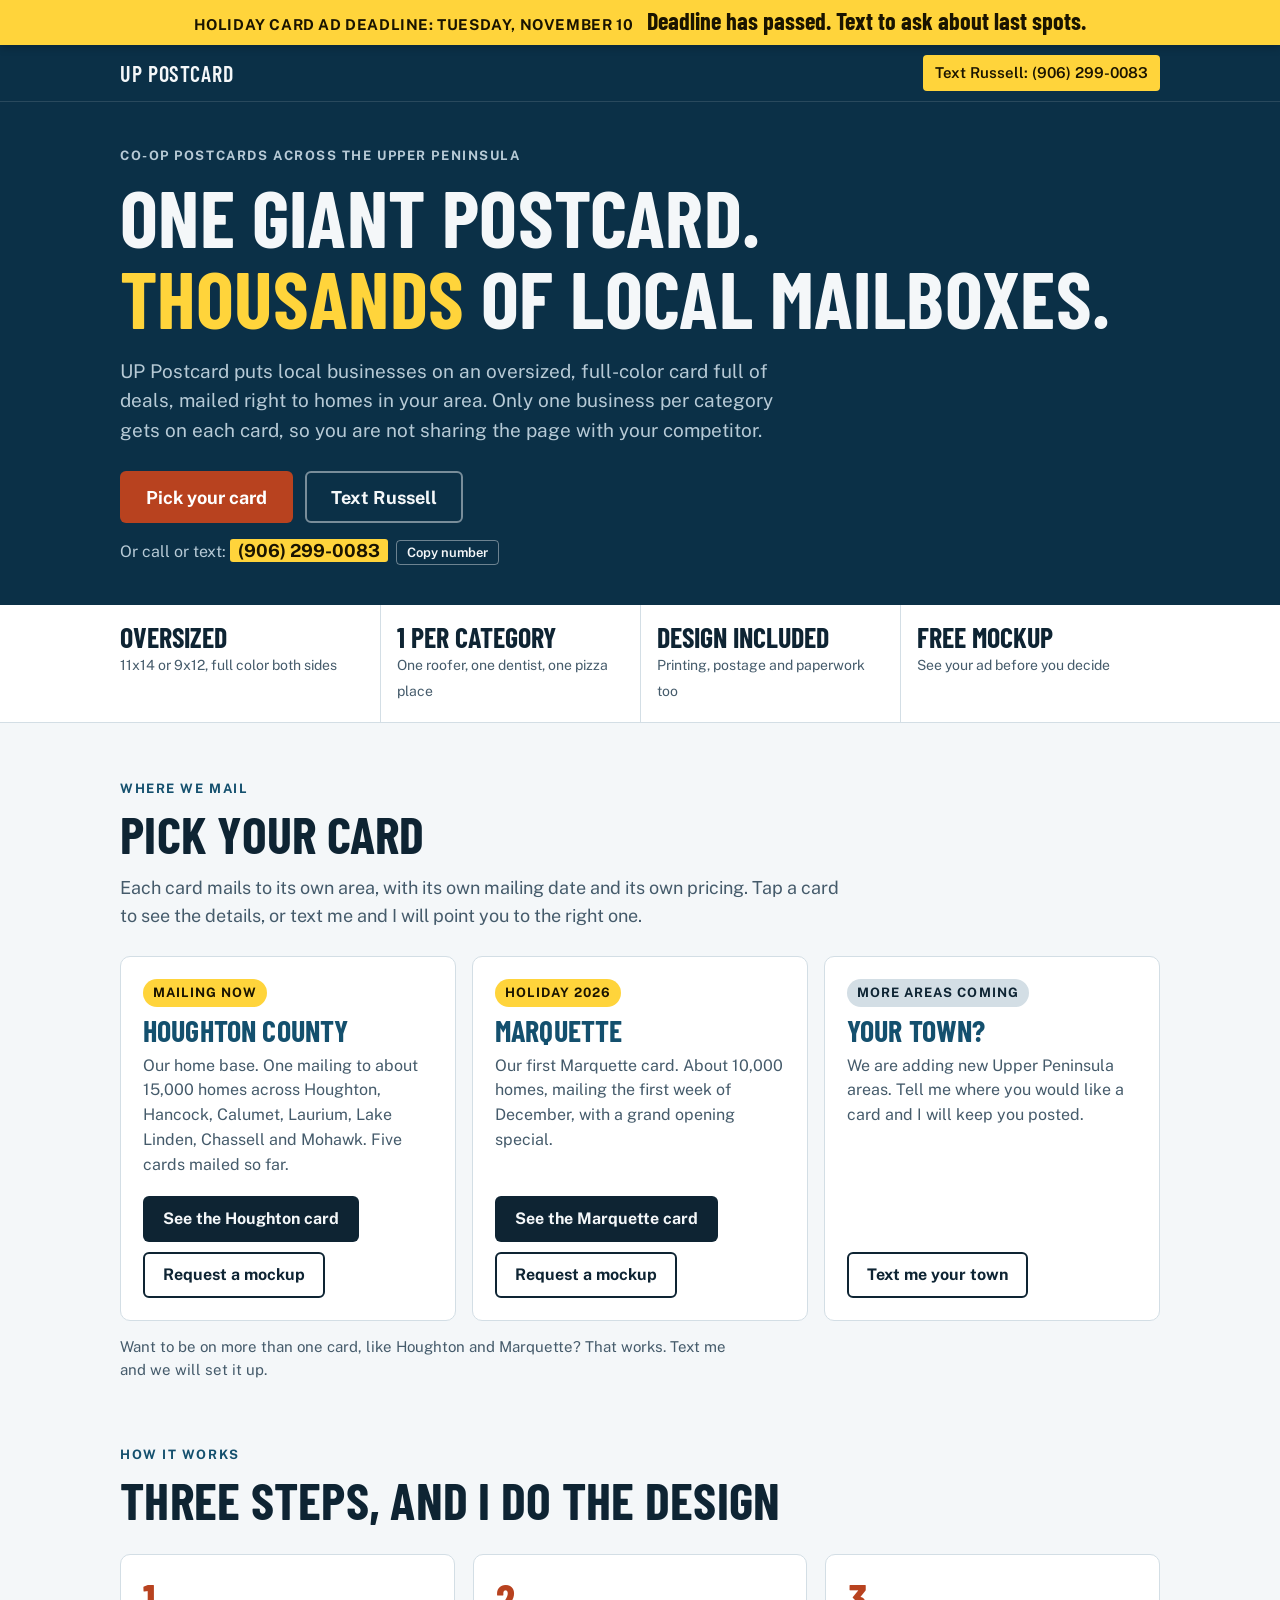
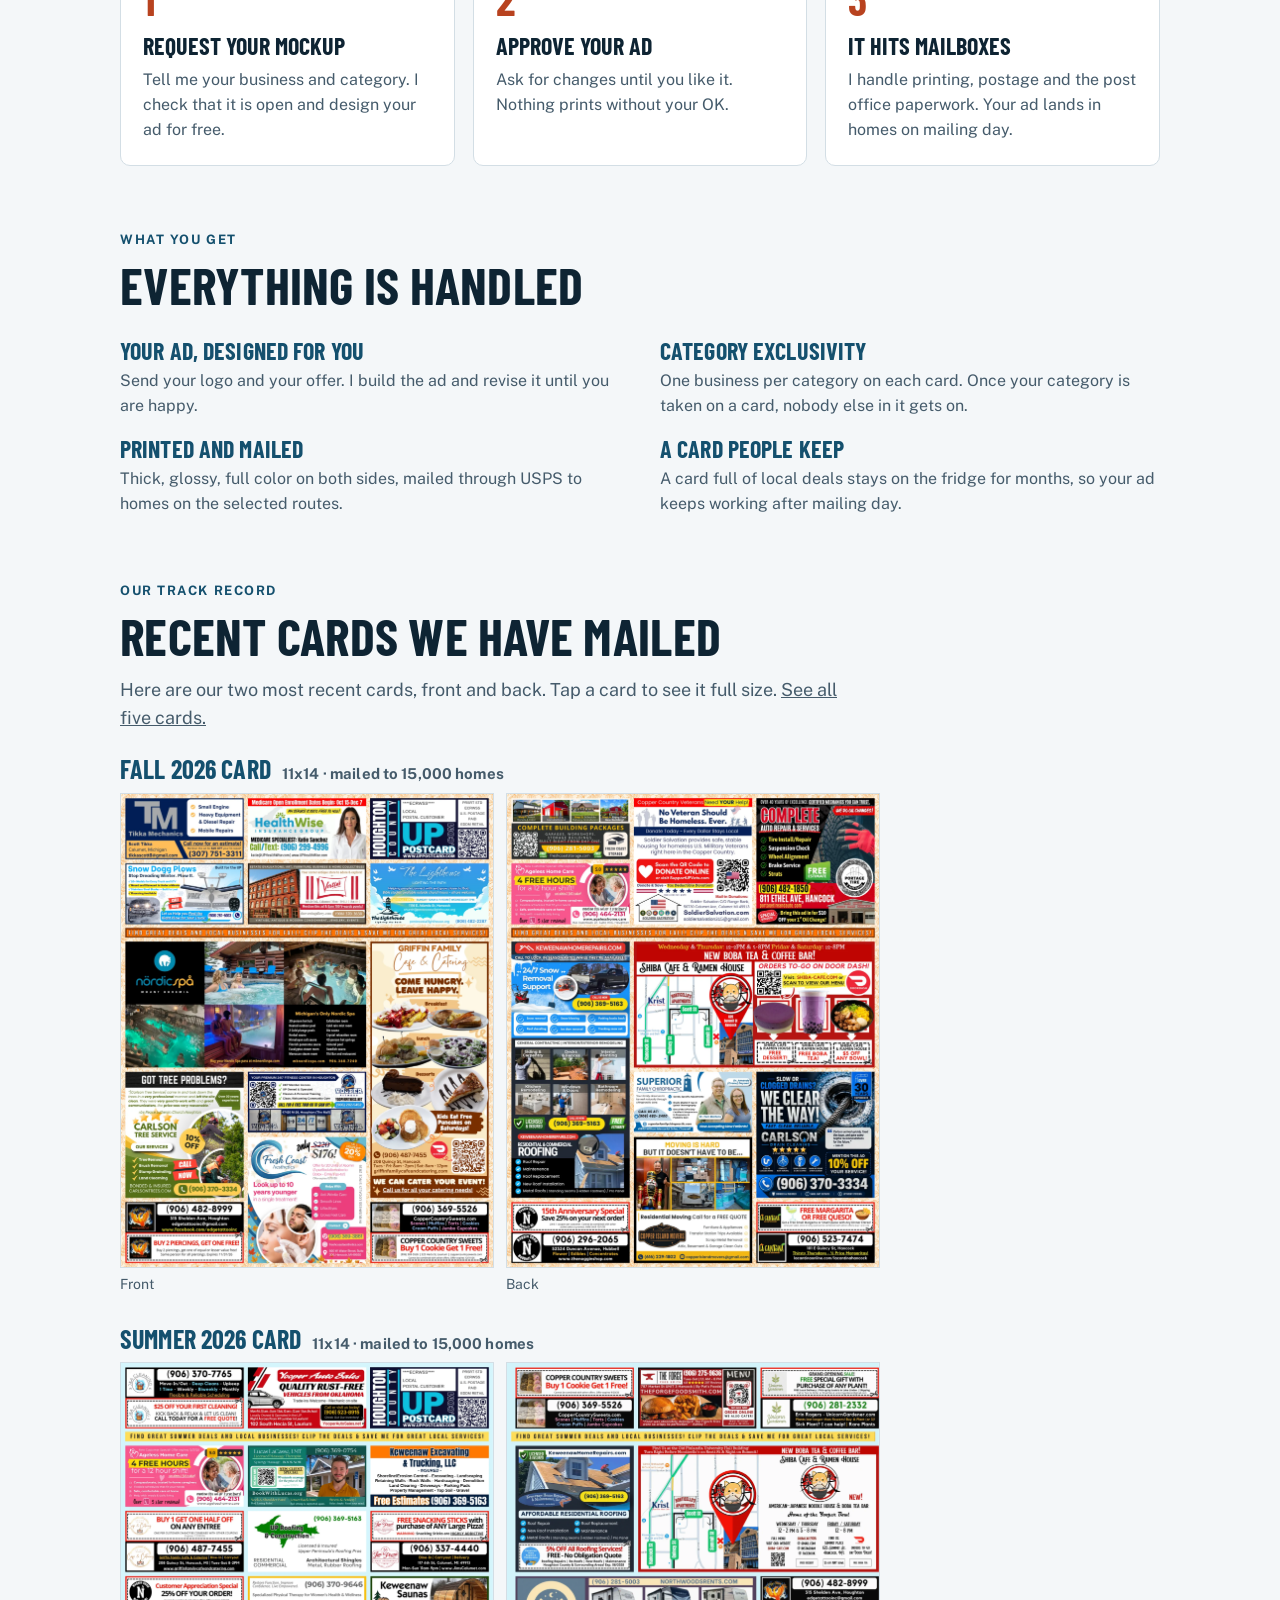
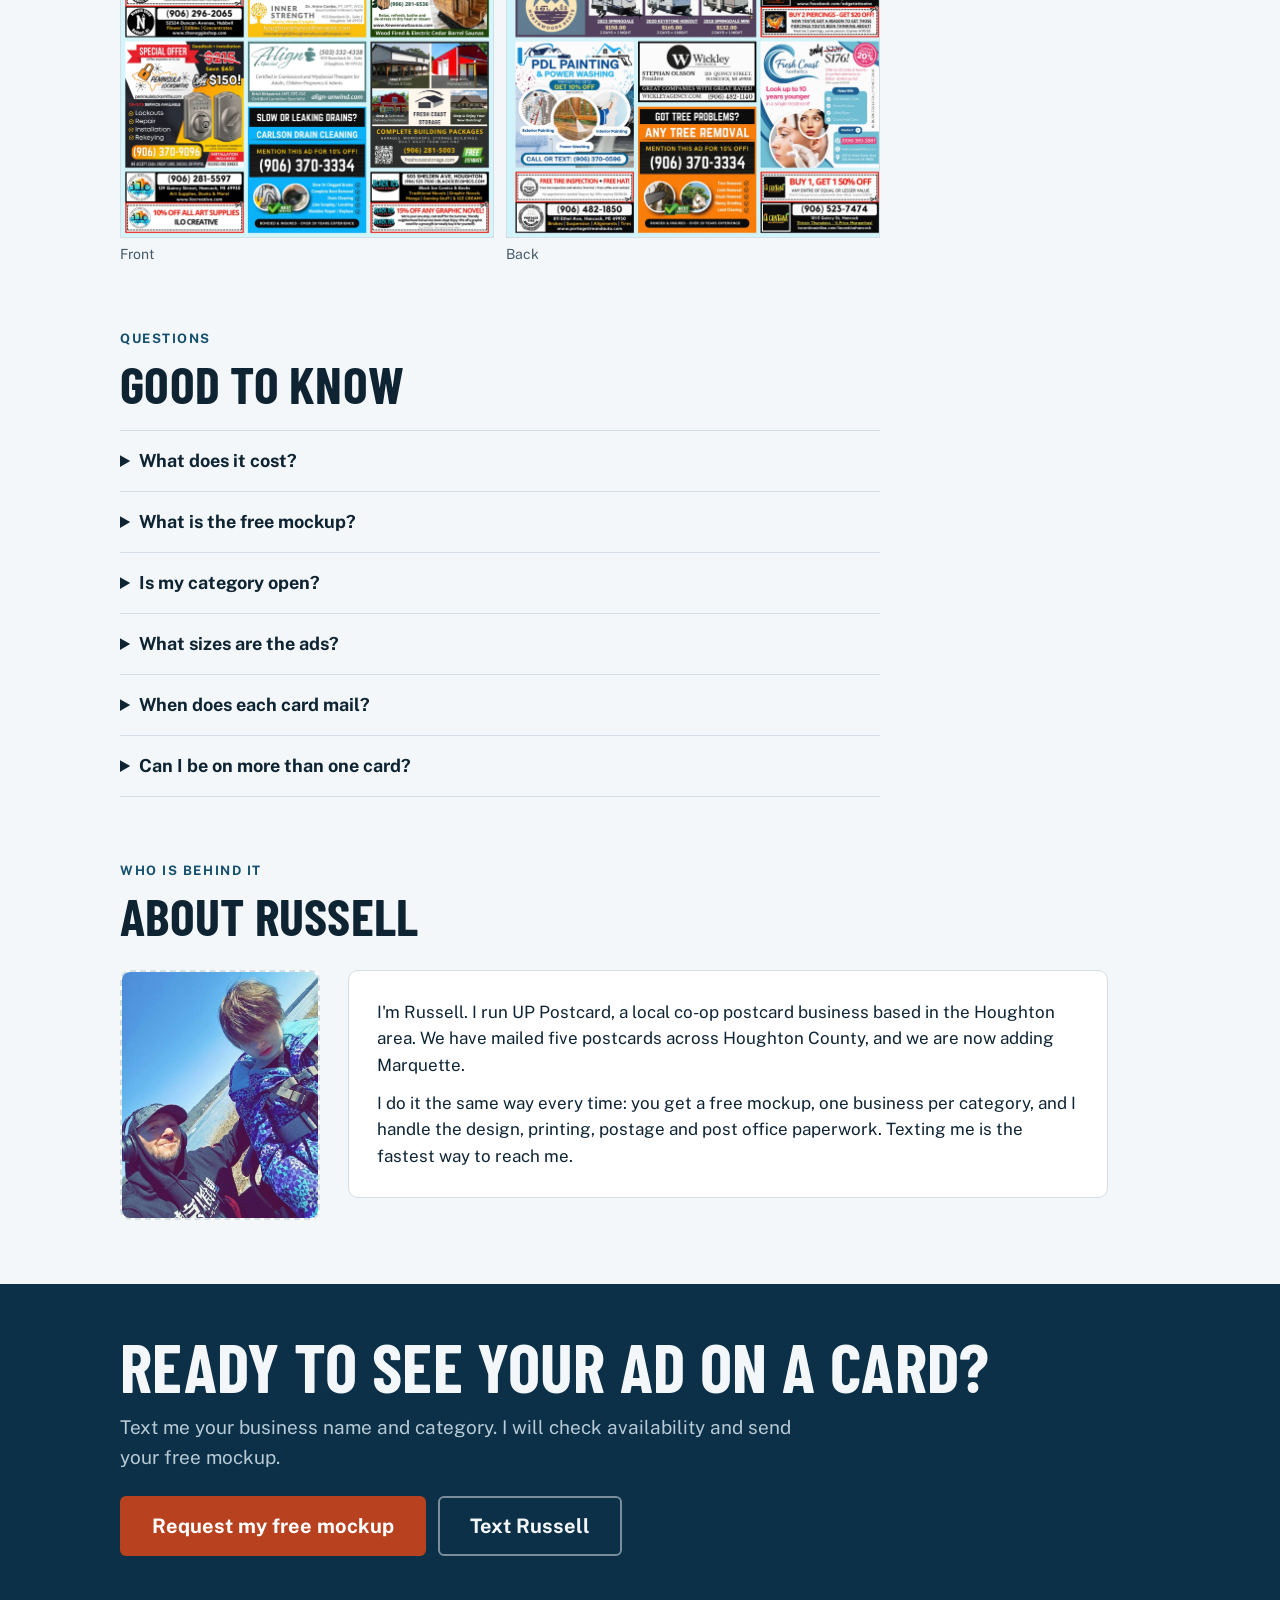
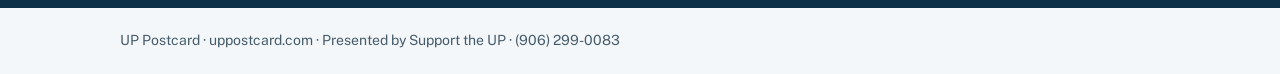
==== index.html @ d41631ca "Launch UP Postcard hub and Houghton page Co-Authored-By: Claude Sonnet 5.5 <noreply@anthropic.com> C" ====
<!doctype html>
<html lang="en">
<head>
<meta charset="utf-8">
<meta name="viewport" content="width=device-width, initial-scale=1, viewport-fit=cover">
<title>UP Postcard: Giant Local Postcards for Upper Peninsula Businesses</title>
<meta name="description" content="Oversized co-op postcards packed with local deals, mailed to thousands of Upper Peninsula homes. One business per category. Design, printing and postage included.">
<meta property="og:title" content="UP Postcard: Giant Local Postcards for Upper Peninsula Businesses"><meta property="og:description" content="Oversized co-op postcards packed with local deals, mailed to thousands of Upper Peninsula homes. One business per category. Design, printing and postage included."><meta property="og:type" content="website">
<link rel="canonical" href="https://uppostcard.com/">
<link rel="preconnect" href="https://fonts.googleapis.com">
<link rel="preconnect" href="https://fonts.gstatic.com" crossorigin>
<link href="https://fonts.googleapis.com/css2?family=Barlow+Condensed:wght@600;700&family=Public+Sans:wght@400;600;700&display=swap" rel="stylesheet">
<link rel="stylesheet" href="styles.css">
</head>
<body>
<div class="deadline band" id="dl">
  <div class="wrap"><span class="dl-label">Holiday card ad deadline: Tuesday, November 10</span><span class="dl-time" id="dlt">&nbsp;</span></div>
</div>
<header class="topbar band">
  <div class="wrap">
    <a class="brand" href="/" style="background:none;color:inherit;padding:0;font-size:22px">UP Postcard</a>
    <a href="sms:+19062990083?&body=Hi%20Russell%2C%20I%27d%20like%20a%20free%20mockup%20for%20UP%20Postcard.%20My%20business%20is%3A%20">Text Russell: (906) 299-0083</a>
  </div>
</header>

<section class="hero band">
  <div class="wrap">
    <p class="label" style="color: var(--hero-muted)">Co-op postcards across the Upper Peninsula</p>
    <h1 style="margin-top:10px">One giant postcard. <em>Thousands</em> of local mailboxes.</h1>
    <p class="sub">UP Postcard puts local businesses on an oversized, full-color card full of deals, mailed right to homes in your area. Only one business per category gets on each card, so you are not sharing the page with your competitor.</p>
    <div class="cta-row">
      <a class="btn primary" href="#areas">Pick your card</a>
      <a class="btn ghost" href="sms:+19062990083?&body=Hi%20Russell%2C%20I%27d%20like%20a%20free%20mockup%20for%20UP%20Postcard.%20My%20business%20is%3A%20">Text Russell</a>
    </div>
    <p class="numline">Or call or text: <strong id="num">(906) 299-0083</strong><button class="copy" id="copy" type="button">Copy number</button></p>
  </div>
</section>

<div class="facts band">
  <div class="wrap">
    <div class="fact"><b>Oversized</b><span>11x14 or 9x12, full color both sides</span></div>
    <div class="fact"><b>1 per category</b><span>One roofer, one dentist, one pizza place</span></div>
    <div class="fact"><b>Design included</b><span>Printing, postage and paperwork too</span></div>
    <div class="fact"><b>Free mockup</b><span>See your ad before you decide</span></div>
  </div>
</div>

<section class="s band" id="areas">
  <div class="wrap">
    <p class="label">Where we mail</p>
    <h2>Pick your card</h2>
    <p class="lead">Each card mails to its own area, with its own mailing date and its own pricing. Tap a card to see the details, or text me and I will point you to the right one.</p>
    <div class="areas">
      <article class="area">
        <span class="st">Mailing now</span>
        <h3>Houghton County</h3>
        <p>Our home base. One mailing to about 15,000 homes across Houghton, Hancock, Calumet, Laurium, Lake Linden, Chassell and Mohawk. Five cards mailed so far.</p>
        <div class="btns"><a class="btn sm dark" href="houghton/">See the Houghton card</a><a class="btn sm line" href="sms:+19062990083?&body=Hi%20Russell%2C%20I%27d%20like%20a%20free%20mockup%20for%20the%20Houghton%20County%20postcard.%20My%20business%20is%3A%20">Request a mockup</a></div>
      </article>
      <article class="area">
        <span class="st">Holiday 2026</span>
        <h3>Marquette</h3>
        <p>Our first Marquette card. About 10,000 homes, mailing the first week of December, with a grand opening special.</p>
        <div class="btns"><a class="btn sm dark" href="https://marquettepostcard.com">See the Marquette card</a><a class="btn sm line" href="sms:+19062990083?&body=Hi%20Russell%2C%20I%27d%20like%20a%20free%20mockup%20for%20the%20holiday%202026%20Marquette%20postcard.%20My%20business%20is%3A%20">Request a mockup</a></div>
      </article>
      <article class="area">
        <span class="st soon">More areas coming</span>
        <h3>Your town?</h3>
        <p>We are adding new Upper Peninsula areas. Tell me where you would like a card and I will keep you posted.</p>
        <div class="btns"><a class="btn sm line" href="sms:+19062990083?&body=Hi%20Russell%2C%20I%27d%20like%20to%20see%20a%20UP%20Postcard%20in%20my%20area.%20My%20town%20is%3A%20">Text me your town</a></div>
      </article>
    </div>
    <p class="note">Want to be on more than one card, like Houghton and Marquette? That works. Text me and we will set it up.</p>
  </div>
</section>

<section class="s band" id="how">
  <div class="wrap">
    <p class="label">How it works</p>
    <h2>Three steps, and I do the design</h2>
    <ol class="steps">
      <li><b>Request your mockup</b><span>Tell me your business and category. I check that it is open and design your ad for free.</span></li>
      <li><b>Approve your ad</b><span>Ask for changes until you like it. Nothing prints without your OK.</span></li>
      <li><b>It hits mailboxes</b><span>I handle printing, postage and the post office paperwork. Your ad lands in homes on mailing day.</span></li>
    </ol>
  </div>
</section>

<section class="s band" id="included">
  <div class="wrap">
    <p class="label">What you get</p>
    <h2>Everything is handled</h2>
    <div class="cols">
      <div class="item"><h3>Your ad, designed for you</h3><p>Send your logo and your offer. I build the ad and revise it until you are happy.</p></div>
      <div class="item"><h3>Category exclusivity</h3><p>One business per category on each card. Once your category is taken on a card, nobody else in it gets on.</p></div>
      <div class="item"><h3>Printed and mailed</h3><p>Thick, glossy, full color on both sides, mailed through USPS to homes on the selected routes.</p></div>
      <div class="item"><h3>A card people keep</h3><p>A card full of local deals stays on the fridge for months, so your ad keeps working after mailing day.</p></div>
    </div>
  </div>
</section>

<section class="s band" id="past">
  <div class="wrap">
    <p class="label">Our track record</p>
    <h2>Recent cards we have mailed</h2>
    <p class="lead">Here are our two most recent cards, front and back. Tap a card to see it full size. <a href="houghton/#past">See all five cards.</a></p>
    <div class="pcards">
      <div class="pcard"><h3>Fall 2026 card <span>11x14 &middot; mailed to 15,000 homes</span></h3><div class="ppair p"><figure class="pt"><button class="frame" type="button" data-expand aria-label="Fall 2026 card, front"><img src="img/past/fall-front.webp" alt="Fall 2026 card, front" loading="lazy"></button><figcaption>Front</figcaption></figure><figure class="pt"><button class="frame" type="button" data-expand aria-label="Fall 2026 card, back"><img src="img/past/fall-back.webp" alt="Fall 2026 card, back" loading="lazy"></button><figcaption>Back</figcaption></figure></div></div>
      <div class="pcard"><h3>Summer 2026 card <span>11x14 &middot; mailed to 15,000 homes</span></h3><div class="ppair p"><figure class="pt"><button class="frame" type="button" data-expand aria-label="Summer 2026 card, front"><img src="img/past/summer-front.webp" alt="Summer 2026 card, front" loading="lazy"></button><figcaption>Front</figcaption></figure><figure class="pt"><button class="frame" type="button" data-expand aria-label="Summer 2026 card, back"><img src="img/past/summer-back.webp" alt="Summer 2026 card, back" loading="lazy"></button><figcaption>Back</figcaption></figure></div></div>
      </div>
  </div>
</section>

<section class="s band" id="faq">
  <div class="wrap">
    <p class="label">Questions</p>
    <h2>Good to know</h2>
    <div class="faq">
      <details><summary>What does it cost?</summary><p>Pricing is set for each card and depends on the area and what is going on that season. Text me and I will send current pricing for your area along with your free mockup.</p></details>
      <details><summary>What is the free mockup?</summary><p>I design your ad for free, using your logo, your offer and your info, so you can see exactly how it will look on the card. You can ask for changes, and you only move forward if you like it.</p></details>
      <details><summary>Is my category open?</summary><p>Each card has one business per category. Text me your business and category, and I will check it for the card you want.</p></details>
      <details><summary>What sizes are the ads?</summary><p>Coupon and single ads are 3.5 x 1.8 inches, doubles take two spots, and quadruples take four. Sizes can vary slightly by card, so I confirm them when we talk.</p></details>
      <details><summary>When does each card mail?</summary><p>Cards mail on a set date for each area, usually near the start of a season. Each area page shows the current date and ad deadline.</p></details>
      <details><summary>Can I be on more than one card?</summary><p>Yes. Many businesses want to reach more than one area. Text me and we will plan it together.</p></details>
      </div>
  </div>
</section>

<section class="s band" id="about">
  <div class="wrap">
    <p class="label">Who is behind it</p>
    <h2>About Russell</h2>
    <div class="about-row">
      <div class="photo-slot"><img src="img/russell.jpg" alt="Russell" loading="lazy"></div>
      <div class="about">
        <p>I'm Russell. I run UP Postcard, a local co-op postcard business based in the Houghton area. We have mailed five postcards across Houghton County, and we are now adding Marquette.</p>
        <p>I do it the same way every time: you get a free mockup, one business per category, and I handle the design, printing, postage and post office paperwork. Texting me is the fastest way to reach me.</p>
      </div>
    </div>
  </div>
</section>

<section class="cta-big band" style="margin-top:56px">
  <div class="wrap">
    <h2>Ready to see your ad on a card?</h2>
    <p>Text me your business name and category. I will check availability and send your free mockup.</p>
    <div class="cta-row">
      <a class="btn primary" href="sms:+19062990083?&body=Hi%20Russell%2C%20I%27d%20like%20a%20free%20mockup%20for%20UP%20Postcard.%20My%20business%20is%3A%20">Request my free mockup</a>
      <a class="btn ghost" href="sms:+19062990083">Text Russell</a>
    </div>
  </div>
</section>
<footer class="band"><div class="wrap">UP Postcard &middot; uppostcard.com &middot; Presented by Support the UP &middot; (906) 299-0083</div></footer>

<nav class="sticky" aria-label="Contact Russell">
  <a class="t" href="sms:+19062990083?&body=Hi%20Russell%2C%20I%27d%20like%20a%20free%20mockup%20for%20UP%20Postcard.%20My%20business%20is%3A%20">Request free mockup</a>
  <a class="c" href="sms:+19062990083">Text</a>
</nav>

<div class="lb" id="lb" role="dialog" aria-label="Expanded image"><button type="button" id="lbx">Close</button><img alt="" id="lbi"></div>

<script>
(function () {
  var DEADLINE = new Date('2026-11-10T23:59:59-05:00');
  var dlt = document.getElementById('dlt');
  function pad(n) { return (n < 10 ? '0' : '') + n; }
  function tick() {
    if (!dlt) return;
    var ms = DEADLINE.getTime() - Date.now();
    if (isNaN(ms)) return;
    if (ms <= 0) { dlt.textContent = 'Deadline has passed. Text to ask about last spots.'; return; }
    var s = Math.floor(ms / 1000), d = Math.floor(s / 86400); s -= d * 86400;
    var h = Math.floor(s / 3600); s -= h * 3600; var m = Math.floor(s / 60); s -= m * 60;
    dlt.textContent = d + ' day' + (d === 1 ? '' : 's') + ' ' + pad(h) + ':' + pad(m) + ':' + pad(s) + ' left';
  }
  tick(); setInterval(tick, 1000);
})();
</script>
<script>
(function () {
  var btn = document.getElementById('copy'), num = document.getElementById('num');
  if (btn && num) btn.addEventListener('click', function () {
    function done() { btn.textContent = 'Copied'; setTimeout(function () { btn.textContent = 'Copy number'; }, 1800); }
    function fb() { try { var r = document.createRange(); r.selectNodeContents(num); var s = window.getSelection(); s.removeAllRanges(); s.addRange(r); btn.textContent = 'Selected'; } catch (e) {} }
    try { navigator.clipboard.writeText('(906) 299-0083').then(done, fb); } catch (e) { fb(); }
  });
  var lb = document.getElementById('lb'), lbi = document.getElementById('lbi'), lbx = document.getElementById('lbx');
  var fr = document.querySelectorAll('[data-expand]');
  for (var i = 0; i < fr.length; i++) (function (f) {
    f.classList.add('has-img');
    f.addEventListener('click', function () { var im = f.querySelector('img'); if (!im) return; lbi.src = im.currentSrc || im.src; lb.classList.add('on'); lbx.focus(); });
  })(fr[i]);
  function close() { lb.classList.remove('on'); lbi.removeAttribute('src'); }
  lbx.addEventListener('click', close);
  lb.addEventListener('click', function (e) { if (e.target === lb) close(); });
  document.addEventListener('keydown', function (e) { if (e.key === 'Escape') close(); });
})();
</script>
</body>
</html>
---- styles.css ----
html{-webkit-text-size-adjust:100%}body{margin:0}img{max-width:100%}[hidden]{display:none!important}
/* Layout: lake-blue hero, one huge rust offer banner, the card mockup, then one row per ad size (price per household leads). */
:root {
  --bg: #F4F7F9;
  --surface: #FFFFFF;
  --ink: #0E2433;
  --muted: #455B6B;
  --line: #D3DEE5;
  --lake: #14506E;
  --hero-bg: #0B3047;
  --hero-ink: #F4F7F9;
  --hero-muted: #B7CAD6;
  --rust: #B8421F;
  --rust-ink: #FFFFFF;
  --hi: #FFD43B;
  --hi-ink: #1A1400;
  --paper: #FFFFFF;
  --paper-ink: #14202B;
  --paper-line: #B9C6D0;
  --cell: #E3EAEF;
  --cell-line: #C6D3DC;
  --c-coupon: #E8A317;
  --c-single: #6FA82B;
  --c-double: #1F9BC4;
  --c-quad: #7A4FD0;
  --sky: #46BDE8;
  --sky-ink: #06202E;
  --red: #C8141E;
  --font-display: "Barlow Condensed", "Arial Narrow", Arial, sans-serif;
  --font-body: "Public Sans", system-ui, -apple-system, "Segoe UI", Roboto, sans-serif;
}
@media (prefers-color-scheme: dark) {
  :root:not([data-theme="light"]) {
    --bg: #09171F; --surface: #0F202B; --ink: #E8F0F5; --muted: #9DB2C0; --line: #243847;
    --lake: #7DBBDB; --hero-bg: #0C2A3C; --rust: #E2603A; --rust-ink: #1A0A04;
    --cell: #1B3040; --cell-line: #2A4256; --red: #FF6A61;
    color-scheme: dark;
  }
}
:root[data-theme="dark"] {
  --bg: #09171F; --surface: #0F202B; --ink: #E8F0F5; --muted: #9DB2C0; --line: #243847;
  --lake: #7DBBDB; --hero-bg: #0C2A3C; --rust: #E2603A; --rust-ink: #1A0A04;
  --cell: #1B3040; --cell-line: #2A4256; --red: #FF6A61;
  color-scheme: dark;
}
* { box-sizing: border-box; }
body { background: var(--bg); color: var(--ink); font-family: var(--font-body); font-size: 17px; line-height: 1.55; }
h1, h2, h3 { font-family: var(--font-display); font-weight: 700; line-height: 1.02; letter-spacing: 0.005em; text-wrap: balance; margin: 0; }
p { margin: 0; }
a { color: inherit; }
.band { padding-left: max(16px, env(safe-area-inset-left, 0px)); padding-right: max(16px, env(safe-area-inset-right, 0px)); }
.wrap { max-width: 1040px; margin-inline: auto; }
.label { font-size: 13px; font-weight: 700; letter-spacing: 0.12em; text-transform: uppercase; color: var(--lake); }

/* top bar */
.topbar { background: var(--hero-bg); color: var(--hero-ink); border-bottom: 1px solid rgba(255,255,255,0.12); }
.topbar .wrap { display: flex; align-items: center; justify-content: space-between; gap: 12px; padding-block: 10px; flex-wrap: wrap; }
.brand { font-family: var(--font-display); font-weight: 700; font-size: 22px; letter-spacing: 0.04em; text-transform: uppercase; }
.topbar a { font-weight: 600; font-size: 15px; text-decoration: none; background: var(--hi); color: var(--hi-ink); padding: 6px 12px; border-radius: 4px; white-space: nowrap; }

/* hero */
.hero { background: var(--hero-bg); color: var(--hero-ink); }
.hero .wrap { padding-block: 44px 40px; }
.hero h1 { font-size: clamp(40px, 7.5vw, 80px); text-transform: uppercase; max-width: 13em; }
.hero h1 em { font-style: normal; color: var(--hi); }
.hero .sub { margin-top: 18px; font-size: 19px; color: var(--hero-muted); max-width: 36em; }
.cta-row { display: flex; gap: 12px; flex-wrap: wrap; margin-top: 26px; }
.btn { display: inline-flex; align-items: center; justify-content: center; min-height: 52px; padding: 0 24px; font: 700 18px var(--font-body); border-radius: 6px; text-decoration: none; border: 2px solid transparent; cursor: pointer; text-align: center; }
.btn.primary { background: var(--rust); color: var(--rust-ink); }
.btn.ghost { border-color: rgba(255,255,255,0.45); color: var(--hero-ink); }
.btn.dark { background: var(--ink); color: var(--bg); }
.btn.line { border-color: var(--ink); color: var(--ink); }
.btn.sm { min-height: 46px; font-size: 16px; padding: 0 18px; }
.btn:focus-visible, summary:focus-visible, .copy:focus-visible, a:focus-visible, .frame:focus-visible, .lb button:focus-visible { outline: 3px solid var(--hi); outline-offset: 2px; }
.numline { margin-top: 14px; font-size: 16px; color: var(--hero-muted); }
.numline strong { color: var(--hi-ink); background: var(--hi); padding: 1px 8px; border-radius: 3px; font-size: 18px; white-space: nowrap; }
.copy { margin-left: 8px; background: none; border: 1px solid rgba(255,255,255,0.4); color: var(--hero-ink); font: 600 13px var(--font-body); border-radius: 4px; padding: 4px 10px; cursor: pointer; }

/* the big offer headline */
.offer { background: var(--hero-bg); }
.gos { background: var(--sky); color: var(--sky-ink); border-bottom: 4px solid var(--hi); }
.gos .wrap { text-align: center; padding-block: 10px; font-family: var(--font-display); font-weight: 700; letter-spacing: 0.06em; text-transform: uppercase; text-wrap: balance; font-size: min(5.1vw, 32px); line-height: 1.1; }
.offer-main { text-align: center; padding: 22px 16px 24px; margin-block: 22px 26px; background: #FFFFFF; border: 5px solid var(--hi); border-radius: 16px; box-shadow: 0 10px 30px rgba(0,0,0,0.35); max-width: 760px; margin-inline: auto; }
.offer .flake { opacity: 0.8; }
.offer .huge { font-family: var(--font-display); font-weight: 700; color: var(--red); font-size: min(17vw, 200px); line-height: 0.86; white-space: nowrap; text-transform: uppercase; }
.offer .anysize { font-family: var(--font-display); font-weight: 700; color: #14202B; font-size: min(11vw, 80px); line-height: 1; margin-top: 8px; white-space: nowrap; letter-spacing: 0.03em; text-transform: uppercase; }
.offer .line2 { margin-top: 14px; font-size: 16px; color: #3C4B58; font-weight: 600; }
.offer .when { margin-top: 10px; display: inline-block; background: var(--hero-bg); color: var(--hi); font-weight: 700; font-size: 16px; padding: 8px 14px; border-radius: 999px; }

.facts { background: var(--surface); border-bottom: 1px solid var(--line); }
.facts .wrap { display: grid; grid-template-columns: repeat(4, 1fr); }
.fact { padding: 18px 16px; border-left: 1px solid var(--line); min-width: 0; }
.fact:first-child { border-left: 0; padding-left: 0; }
.fact b { display: block; font-family: var(--font-display); font-size: 28px; line-height: 1; text-transform: uppercase; }
.fact span { font-size: 14px; color: var(--muted); }

section.s { padding-block: 56px 8px; }
.s h2 { font-size: clamp(34px, 5.5vw, 52px); text-transform: uppercase; margin-top: 8px; }
.s .lead { margin-top: 14px; max-width: 40em; color: var(--muted); font-size: 18px; }

/* mockup frame */
.frame { display: block; width: 100%; margin-top: 24px; padding: 0; border: 2px dashed var(--line); background: var(--surface); border-radius: 10px; cursor: default; color: var(--muted); font: 600 16px var(--font-body); min-height: 340px; position: relative; overflow: hidden; }
.frame.has-img { border: 1px solid var(--line); cursor: zoom-in; }
.frame img { display: block; width: 100%; height: auto; max-height: 82vh; object-fit: contain; }
.frame .ph { display: grid; place-content: center; text-align: center; gap: 6px; min-height: 340px; padding: 24px; }
.frame .ph b { font-family: var(--font-display); font-size: 30px; text-transform: uppercase; color: var(--ink); }
.zoomhint { margin-top: 8px; font-size: 14px; color: var(--muted); }

/* grand opening list */
.open { margin-top: 28px; background: var(--surface); border: 1px solid var(--line); border-radius: 10px; padding: 28px; display: grid; grid-template-columns: 1fr 1fr; gap: 28px; }
.open h3 { font-size: 30px; text-transform: uppercase; }
.open p + p { margin-top: 12px; }
.open ul { margin: 0; padding-left: 0; list-style: none; display: grid; gap: 12px; }
.open li b { font-size: 18px; }
.open li span { color: var(--muted); }

/* ad size rows */
.sizes { margin-top: 30px; display: grid; gap: 22px; }
/* sizes layout: text and ads on the left, one sticky card on the right */
.chips { margin-top: 22px; display: flex; flex-wrap: wrap; gap: 8px; }
.chips a { text-decoration: none; font-weight: 700; font-size: 15px; padding: 9px 14px; border: 2px solid var(--ink); border-radius: 999px; }
.sizes-layout { margin-top: 24px; display: grid; grid-template-columns: minmax(0, 1fr) 340px; gap: 32px; align-items: start; }
.sizes-layout .sizes { margin-top: 0; }
.stick { position: sticky; top: 20px; }
.stick-cap { font-family: var(--font-display); font-weight: 700; font-size: 26px; text-transform: uppercase; color: var(--lake); line-height: 1.05; margin-bottom: 10px; }
.bigcard { display: grid; grid-template-columns: repeat(3, 1fr); grid-template-rows: repeat(7, 1fr); gap: 5px; padding: 10px; aspect-ratio: 11 / 14; background: var(--paper); border: 1.5px solid var(--paper-line); box-shadow: 0 8px 22px rgba(8,30,45,0.16); }
.bigcard .c { background: var(--cell); border: 1px solid var(--cell-line); }
.bigcard .hit { z-index: 1; opacity: 0; transition: opacity 0.25s; border: 2px solid rgba(0,0,0,0.3); display: grid; place-content: center; font: 700 12px var(--font-body); color: #fff; letter-spacing: 0.06em; text-transform: uppercase; }
.stick[data-active="coupon"] .hit[data-for~="coupon"],
.stick[data-active="single"] .hit[data-for~="single"],
.stick[data-active="double"] .hit[data-for~="double"],
.stick[data-active="quad"] .hit[data-for~="quad"] { opacity: 1; }
.stick-note { margin-top: 8px; font-size: 13px; color: var(--muted); }
@media (min-width: 861px) { .mini { display: none; } }

.size { background: var(--surface); border: 1px solid var(--line); border-radius: 10px; padding: 24px; display: grid; grid-template-columns: minmax(0, 1fr); grid-template-areas: "info" "visual"; gap: 22px; align-items: start; scroll-margin-top: 16px; }
.size .info { grid-area: info; min-width: 0; }
.size .visual { grid-area: visual; display: flex; flex-wrap: wrap; gap: 18px; align-items: flex-end; min-width: 0; }
.size h3 { font-size: 30px; text-transform: uppercase; color: var(--lake); }
.dims { font-size: 15px; color: var(--muted); margin-top: 4px; }
.hhbig { margin-top: 14px; font-family: var(--font-display); font-weight: 700; font-size: 84px; line-height: 0.86; color: var(--rust); }
.hhbig span { font-size: 28px; color: var(--ink); text-transform: uppercase; letter-spacing: 0.02em; margin-left: 6px; }
.price2 { margin-top: 10px; display: flex; align-items: baseline; gap: 12px; flex-wrap: wrap; }
.price2 b { font-size: 30px; font-weight: 700; }
.price2 s { font-size: 20px; color: var(--muted); text-decoration-thickness: 2px; }
.price2 small { flex-basis: 100%; font-size: 14px; color: var(--muted); }
.fit { margin-top: 12px; color: var(--muted); font-size: 16px; }
.size .btns { display: flex; gap: 10px; flex-wrap: wrap; margin-top: 16px; }

/* mini card showing where the spot sits */
.mini { width: 104px; flex: none; }
.mini .card { display: grid; grid-template-columns: repeat(3, 1fr); grid-template-rows: repeat(7, 1fr); gap: 3px; padding: 5px; aspect-ratio: 11 / 14; background: var(--paper); border: 1.5px solid var(--paper-line); box-shadow: 0 6px 14px rgba(8,30,45,0.12); position: relative; }
.mini .c { background: var(--cell); border: 1px solid var(--cell-line); }
.mini .hit { z-index: 1; border: 1.5px solid rgba(0,0,0,0.25); }
.mini .cap { margin-top: 6px; font-size: 12px; line-height: 1.25; color: var(--muted); }

/* to-scale sample ads: 1 inch = 76px */
.ad { --in: 76px; background: var(--paper); color: var(--paper-ink); border: 1.5px solid var(--paper-line); width: min(100%, var(--w)); aspect-ratio: var(--ratio); overflow: hidden; display: flex; flex-direction: column; box-shadow: 0 1px 0 rgba(0,0,0,0.06), 0 6px 14px rgba(8,30,45,0.12); font-family: var(--font-body); }
.ad .tag { font: 700 10px var(--font-body); letter-spacing: 0.1em; text-transform: uppercase; color: #fff; padding: 3px 8px; }
.ad .body { flex: 1; padding: 8px 10px; display: flex; flex-direction: column; justify-content: center; gap: 3px; min-height: 0; }
.ad .nm { font-family: var(--font-display); font-weight: 700; font-size: 20px; line-height: 1; text-transform: uppercase; }
.ad .ln { font-size: 11px; line-height: 1.3; color: #3C4C5A; }
.ad .off { font-family: var(--font-display); font-weight: 700; font-size: 28px; line-height: 1; }
.ad .ph2 { font-size: 11px; font-weight: 700; }
.ad.coupon { --w: calc(var(--in) * 3.5); --ratio: 3.5 / 1.8; border-style: dashed; }
.ad.coupon .tag { background: var(--c-coupon); }
.ad.single { --w: calc(var(--in) * 3.5); --ratio: 3.5 / 1.8; }
.ad.single .tag { background: var(--c-single); }
.ad.dh { --w: calc(var(--in) * 7.123); --ratio: 7.123 / 1.8; }
.ad.dv { --w: calc(var(--in) * 3.5); --ratio: 3.5 / 3.727; }
.ad.quad { --w: calc(var(--in) * 7.123); --ratio: 7.123 / 3.727; }
.ad.dh .tag, .ad.dv .tag { background: var(--c-double); }
.ad.quad .tag { background: var(--c-quad); }
.ad .row { display: flex; gap: 10px; align-items: center; }
.ad .logo { flex: none; width: 44px; height: 44px; border: 1.5px solid var(--paper-line); display: grid; place-content: center; font: 700 9px var(--font-body); color: #5B6B78; text-align: center; line-height: 1.1; }
.ad .photo { flex: 1; min-height: 40px; border: 1.5px solid var(--paper-line); background: repeating-linear-gradient(135deg, #E6EDF2 0 8px, #F3F7FA 8px 16px); display: grid; place-content: center; font: 700 10px var(--font-body); color: #5B6B78; letter-spacing: 0.08em; text-transform: uppercase; }
.ad.quad .nm, .ad.dv .nm { font-size: 26px; }
.ad.quad .off { font-size: 40px; }
.mockwrap { min-width: 0; }
.mockcap { font-size: 13px; color: var(--muted); margin-top: 6px; }

/* big call to action */
.cta-big { margin-top: 56px; background: var(--hero-bg); color: var(--hero-ink); }
.cta-big .wrap { padding-block: 48px 52px; }
.cta-big h2 { font-size: clamp(36px, 6.5vw, 68px); text-transform: uppercase; max-width: 14em; }
.cta-big p { margin-top: 12px; color: var(--hero-muted); font-size: 19px; max-width: 36em; }
.cta-big .cta-row { margin-top: 24px; }
.cta-big .btn { min-height: 60px; font-size: 20px; padding: 0 30px; }

/* compare */
.compare { margin-top: 28px; display: grid; grid-template-columns: 1fr 1fr; gap: 18px; }
.cbox { border: 1px solid var(--line); background: var(--surface); border-radius: 10px; padding: 24px; }
.cbox.win { border: 2px solid var(--rust); }
.cbox h3 { font-size: 26px; text-transform: uppercase; }
.cbox .n { font-family: var(--font-display); font-weight: 700; font-size: 64px; line-height: 0.95; margin-top: 10px; }
.cbox .n span { font-size: 26px; text-transform: uppercase; margin-left: 6px; }
.cbox.win .n { color: var(--rust); }
.cbox .tot { margin-top: 8px; font-weight: 700; font-size: 18px; }
.cbox p { margin-top: 8px; color: var(--muted); font-size: 16px; }

/* lists, steps, gallery */
.cols { margin-top: 28px; display: grid; grid-template-columns: 1fr 1fr; gap: 18px 40px; }
.item h3 { font-size: 24px; text-transform: uppercase; color: var(--lake); }
.item p { margin-top: 6px; color: var(--muted); font-size: 16px; }
.steps { margin: 28px 0 0; padding: 0; list-style: none; display: grid; grid-template-columns: repeat(3, 1fr); gap: 18px; counter-reset: st; }
.steps li { counter-increment: st; background: var(--surface); border: 1px solid var(--line); border-radius: 10px; padding: 22px; }
.steps li::before { content: counter(st); font-family: var(--font-display); font-weight: 700; font-size: 44px; line-height: 1; color: var(--rust); display: block; }
.steps b { display: block; font-family: var(--font-display); font-size: 24px; text-transform: uppercase; margin-top: 6px; }
.steps span { color: var(--muted); font-size: 16px; display: block; margin-top: 4px; }
.gallery { margin-top: 24px; display: grid; grid-template-columns: repeat(4, 1fr); gap: 14px; }
.tile { margin: 0; min-width: 0; }
.tile .frame { margin-top: 0; min-height: 0; aspect-ratio: 11 / 14; }
.tile .frame .ph { min-height: 0; height: 100%; padding: 12px; }
.tile .frame .ph b { font-size: 20px; }
.tile figcaption { margin-top: 6px; font-size: 14px; color: var(--muted); }
.about { margin-top: 28px; background: var(--surface); border: 1px solid var(--line); border-radius: 10px; padding: 28px; max-width: 760px; }
.about p + p { margin-top: 12px; }
details { border-bottom: 1px solid var(--line); padding: 16px 0; }
summary { cursor: pointer; font-weight: 700; font-size: 18px; }
details p { margin-top: 8px; color: var(--muted); }
.faq { margin-top: 20px; max-width: 760px; border-top: 1px solid var(--line); }
footer { padding-block: 22px; font-size: 14px; color: var(--muted); }

/* lightbox */
.lb { position: fixed; inset: 0; z-index: 50; background: rgba(4,14,21,0.92); display: none; align-items: center; justify-content: center; padding: env(safe-area-inset-top, 0px) max(12px, env(safe-area-inset-right, 0px)) env(safe-area-inset-bottom, 0px) max(12px, env(safe-area-inset-left, 0px)); }
.lb.on { display: flex; }
.lb img { max-width: 100%; max-height: 92vh; object-fit: contain; }
.lb button { position: absolute; top: calc(10px + env(safe-area-inset-top, 0px)); right: max(12px, env(safe-area-inset-right, 0px)); min-height: 44px; padding: 0 18px; font: 700 16px var(--font-body); border-radius: 6px; border: 0; background: var(--hi); color: var(--hi-ink); cursor: pointer; }


/* deadline countdown */
.deadline { background: var(--hi); color: var(--hi-ink); position: sticky; top: 0; z-index: 30; box-shadow: 0 2px 8px rgba(0,0,0,0.25); padding-top: env(safe-area-inset-top, 0px); }
.deadline .wrap { display: flex; flex-wrap: wrap; gap: 4px 14px; align-items: baseline; justify-content: center; padding-block: 9px; text-align: center; }
.dl-label { font-weight: 700; font-size: 15px; letter-spacing: 0.04em; text-transform: uppercase; }
.dl-time { font-family: var(--font-display); font-weight: 700; font-size: 24px; line-height: 1; font-variant-numeric: tabular-nums; }
.about-row { margin-top: 28px; display: flex; gap: 28px; align-items: flex-start; flex-wrap: wrap; }
.about-row .about { margin-top: 0; flex: 1 1 340px; }
.photo-slot { flex: 0 0 200px; width: 200px; max-width: 100%; aspect-ratio: 4 / 5; border: 2px dashed var(--line); border-radius: 10px; background: var(--surface); display: grid; place-content: center; text-align: center; color: var(--muted); font-weight: 600; font-size: 15px; overflow: hidden; }
.photo-slot img { width: 100%; height: 100%; object-fit: cover; display: block; }

.sticky { display: none; }

@media (max-width: 860px) {
  .open, .size, .compare, .cols, .steps { grid-template-columns: 1fr; }
  .sizes-layout { grid-template-columns: 1fr; }
  .stick { display: none; }
  .size { padding: 18px; }
  .facts .wrap { grid-template-columns: 1fr 1fr; }
  .fact:nth-child(3) { border-left: 0; padding-left: 0; }
  .fact { border-top: 1px solid var(--line); }
  .fact:nth-child(-n+2) { border-top: 0; }
  .open, .about { padding: 20px; }
  .gallery { grid-template-columns: 1fr 1fr; }
  .hhbig { font-size: 72px; }
}
@media (max-width: 720px) {
  body { padding-bottom: 84px; }
  .sticky { display: flex; gap: 10px; position: fixed; left: 0; right: 0; bottom: 0; z-index: 20; background: var(--surface); border-top: 1px solid var(--line); padding: 10px max(16px, env(safe-area-inset-right, 0px)) calc(10px + env(safe-area-inset-bottom, 0px)) max(16px, env(safe-area-inset-left, 0px)); }
  .sticky a { flex: 1; min-height: 48px; display: flex; align-items: center; justify-content: center; font-weight: 700; border-radius: 6px; text-decoration: none; text-align: center; line-height: 1.1; }
  .sticky .t { background: var(--rust); color: var(--rust-ink); }
  .sticky .c { border: 2px solid var(--ink); flex: 0 0 34%; }
  .topbar a { display: none; }
  .hero .wrap { padding-block: 32px 30px; }
}
@media (prefers-reduced-motion: reduce) { * { scroll-behavior: auto !important; transition: none !important; animation: none !important; } }
.mbox{margin-top:28px;max-width:360px}.mbox h3{font-size:22px;text-transform:uppercase;color:var(--lake);margin-bottom:10px}.mbox video{display:block;width:100%;height:auto;border-radius:10px;border:1px solid var(--line);background:#000}

.ex-tabs{margin-top:22px;display:flex;gap:8px;overflow-x:auto;padding-bottom:4px;-webkit-overflow-scrolling:touch}
.ex-tabs button{flex:0 0 auto;min-height:48px;padding:0 16px;border-radius:999px;border:2px solid var(--line);background:var(--surface);color:var(--ink);font:700 16px var(--font-body);cursor:pointer;white-space:nowrap}
.ex-tabs button span{font-weight:600;color:var(--muted);margin-left:4px}
.ex-tabs button[aria-selected="true"]{background:var(--lake);border-color:var(--lake);color:#fff}
.ex-tabs button[aria-selected="true"] span{color:#D6E6EF}
.ex-tabs button:focus-visible,.exb:focus-visible,.ex-ctl button:focus-visible,.ex-track:focus-visible{outline:3px solid var(--hi);outline-offset:2px}
.ex-panel{margin-top:18px}
.exg+.exg{margin-top:26px}
.exl{font-family:var(--font-display);font-size:22px;text-transform:uppercase;color:var(--lake);margin:0 0 10px}
.ex-track{list-style:none;margin:0;padding:2px 4px 6px;display:flex;gap:12px;overflow-x:auto;scroll-snap-type:x mandatory;-webkit-overflow-scrolling:touch;scrollbar-width:none;scroll-padding-inline:4px}
.ex-track::-webkit-scrollbar{display:none}
.exs{flex:0 0 var(--w,86%);scroll-snap-align:start;margin:0;min-width:0}
.ext[data-shape="std"] .exs{--w:min(86%,560px)}
.ext[data-shape="mid"] .exs{--w:min(70%,380px)}
.ext[data-shape="tall"] .exs{--w:min(52%,260px)}
.ext[data-shape="wide"] .exs{--w:min(90%,640px)}
.exb{display:block;width:100%;padding:0;border:1px solid var(--line);border-radius:10px;overflow:hidden;background:var(--surface);cursor:zoom-in}
.exb img{display:block;width:100%;height:auto}
.ex-stack{list-style:none;margin:0;padding:0;display:grid;gap:12px;max-width:760px}
.ex-ctl{margin-top:8px;display:flex;align-items:center;gap:12px}
.ex-ctl button{width:48px;height:48px;border-radius:50%;border:2px solid var(--line);background:var(--surface);color:var(--ink);font:700 26px/1 var(--font-body);cursor:pointer}
.exc{font-size:14px;color:var(--muted);min-width:56px;text-align:center}
.ex-note{margin-top:16px;font-size:14px;color:var(--muted)}
@media (min-width:861px){.ext[data-shape="std"] .exs{--w:calc(50% - 6px)}.ext[data-shape="mid"] .exs{--w:calc(33.3% - 8px)}.ext[data-shape="tall"] .exs{--w:calc(25% - 9px)}.ext[data-shape="wide"] .exs{--w:calc(50% - 6px)}}
.mockpair{margin-top:24px;display:grid;grid-template-columns:1fr 1fr;gap:12px}.mockpair figure{margin:0;min-width:0}.mockpair .frame{margin-top:0;min-height:0;border-radius:0;overflow:visible;border:1px solid var(--line)}.mockpair .frame img{width:100%;height:auto;max-height:none;object-fit:fill;border-radius:0}.mockpair figcaption{margin-top:6px;font-size:14px;color:var(--muted)}@media (max-width:560px){.mockpair{grid-template-columns:1fr}}
.open .wmylist{gap:10px}.wmy{display:grid;grid-template-columns:1fr auto;grid-template-areas:"l p" "h p";gap:0 16px;align-items:center;padding:12px 14px;border:1px solid var(--line);border-radius:10px;background:var(--bg)}
.wmy .wl{grid-area:l;font-family:var(--font-display);font-weight:700;font-size:20px;text-transform:uppercase;color:var(--lake);letter-spacing:.03em}
.wmy .wh{grid-area:h;font-family:var(--font-display);font-weight:700;font-size:40px;line-height:1;color:var(--ink)}
.wmy .wh small{font-family:var(--font-body);font-size:16px;font-weight:700;color:var(--muted)}
.wmy .wp{grid-area:p;text-align:right;display:flex;flex-direction:column;align-items:flex-end;justify-content:center}
.wmy .wp b{font-family:var(--font-display);font-weight:700;font-size:44px;line-height:1;color:var(--red)}
.wmy .wp s{font-size:16px;font-weight:700;color:var(--muted)}
.wmy .wl,.wmy .wh{white-space:nowrap}@media (max-width:480px){.wmy{padding:12px}.wmy .wl{font-size:18px}.wmy .wh{font-size:34px}.wmy .wh small{font-size:14px}.wmy .wp b{font-size:38px}}
.bestad{margin:0;flex:1 1 100%;min-width:0;max-width:640px}.bestad.tallad{flex:0 1 300px}.bestad img{display:block;width:100%;height:auto}.bestad figcaption{margin-top:6px;font-size:14px;color:var(--muted)}.size .visual .bestad{align-self:flex-start}
.pcards{margin-top:24px;display:grid;gap:30px}.pcard h3{font-family:var(--font-display);font-size:26px;text-transform:uppercase;color:var(--lake);margin:0 0 10px}.pcard h3 span{font-size:15px;color:var(--muted);font-family:var(--font-body);text-transform:none;font-weight:700;margin-left:6px}
.ppair{display:grid;grid-template-columns:1fr 1fr;gap:12px}.ppair .pt{margin:0;min-width:0}.ppair .frame{margin-top:0;min-height:0;border-radius:0;overflow:visible}.ppair .frame img{width:100%;height:auto;max-height:none;object-fit:fill}.ppair figcaption{margin-top:6px;font-size:14px;color:var(--muted)}
@media (max-width:560px){.ppair.l{grid-template-columns:1fr}}@media (min-width:861px){.ppair.p{max-width:760px}}
.exb,.exb img,.bestad img,.ex-ctl+*,.ex-stack .exb,.exs .exb,.frame,.frame img,.pt .frame{border-radius:0!important}.exb{overflow:visible}

/* UP Postcard extras */
.areas{margin-top:26px;display:grid;grid-template-columns:repeat(3,1fr);gap:16px}
.area{background:var(--surface);border:1px solid var(--line);border-radius:10px;padding:22px;display:flex;flex-direction:column;gap:8px;min-width:0}
.area h3{font-size:30px;text-transform:uppercase;color:var(--lake)}
.area .st{display:inline-block;align-self:flex-start;font-size:13px;font-weight:700;letter-spacing:.08em;text-transform:uppercase;background:var(--hi);color:var(--hi-ink);padding:4px 10px;border-radius:999px}
.area .st.soon{background:var(--line);color:var(--ink)}
.area p{color:var(--muted);font-size:16px}
.area ul{margin:0;padding-left:20px;color:var(--muted);font-size:16px}
.area .btns{margin-top:auto;padding-top:10px;display:flex;gap:10px;flex-wrap:wrap}
.towns{margin-top:18px;display:flex;flex-wrap:wrap;gap:8px}
.towns span{border:2px solid var(--ink);border-radius:999px;padding:6px 14px;font-weight:700;font-size:15px}
.sizegrid{margin-top:26px;display:grid;grid-template-columns:repeat(2,1fr);gap:18px}
.sz{background:var(--surface);border:1px solid var(--line);border-radius:10px;padding:18px;min-width:0}
.sz h3{font-size:26px;text-transform:uppercase;color:var(--lake)}
.sz .d{font-size:14px;color:var(--muted);margin:2px 0 10px}
.sz .exb{display:block;width:100%;padding:0;border:1px solid var(--line);background:var(--surface);cursor:zoom-in;border-radius:0}
.sz .exb img{display:block;width:100%;height:auto;border-radius:0}
.sz.tall{grid-row:span 1}
.sz .pair{display:flex;gap:10px;align-items:flex-start}
.sz .pair .exb{flex:1 1 0}
.sz .pair .exb.narrow{flex:0 0 38%}
.pcards{margin-top:24px;display:grid;gap:30px}
.pcard h3{font-family:var(--font-display);font-size:26px;text-transform:uppercase;color:var(--lake);margin:0 0 10px}
.pcard h3 span{font-size:15px;color:var(--muted);font-family:var(--font-body);text-transform:none;font-weight:700;margin-left:6px}
.ppair{display:grid;grid-template-columns:1fr 1fr;gap:12px}
.ppair .pt{margin:0;min-width:0}
.ppair .frame{margin-top:0;min-height:0;border-radius:0;overflow:visible}
.ppair .frame img{width:100%;height:auto;max-height:none;object-fit:fill}
.ppair figcaption{margin-top:6px;font-size:14px;color:var(--muted)}
.crumb{font-size:15px;margin:0 0 10px;color:var(--hero-muted)}
.crumb a{color:var(--hi)}
.note{margin-top:14px;font-size:15px;color:var(--muted);max-width:42em}
@media (min-width:861px){.ppair.p{max-width:760px}}
@media (max-width:860px){.areas,.sizegrid{grid-template-columns:1fr}}
@media (max-width:560px){.ppair.l{grid-template-columns:1fr}}
.frame,.frame img{border-radius:0!important}

@media (max-width:720px){.deadline .wrap{padding-block:6px;gap:0 10px;flex-wrap:nowrap;justify-content:space-between;text-align:left}.dl-label{font-size:11px;letter-spacing:.02em;line-height:1.15}.dl-time{font-size:18px;white-space:nowrap}}
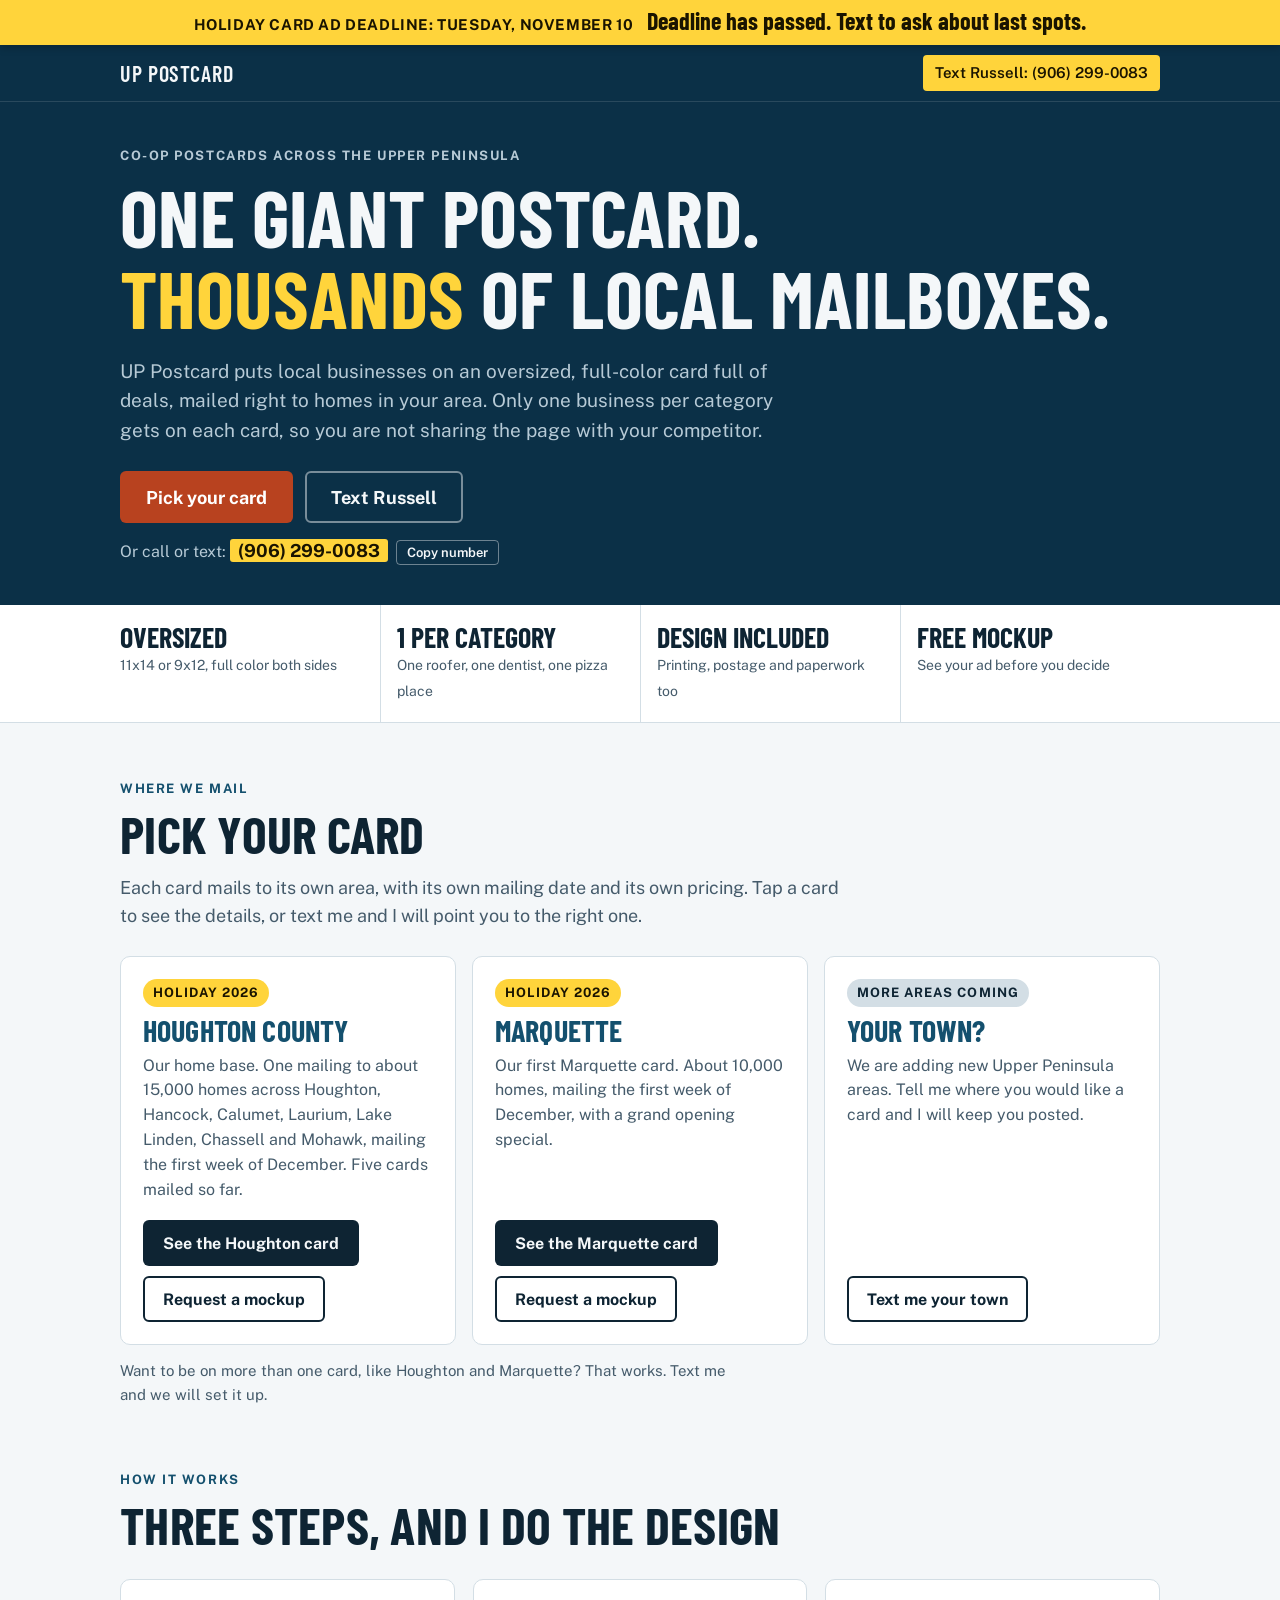
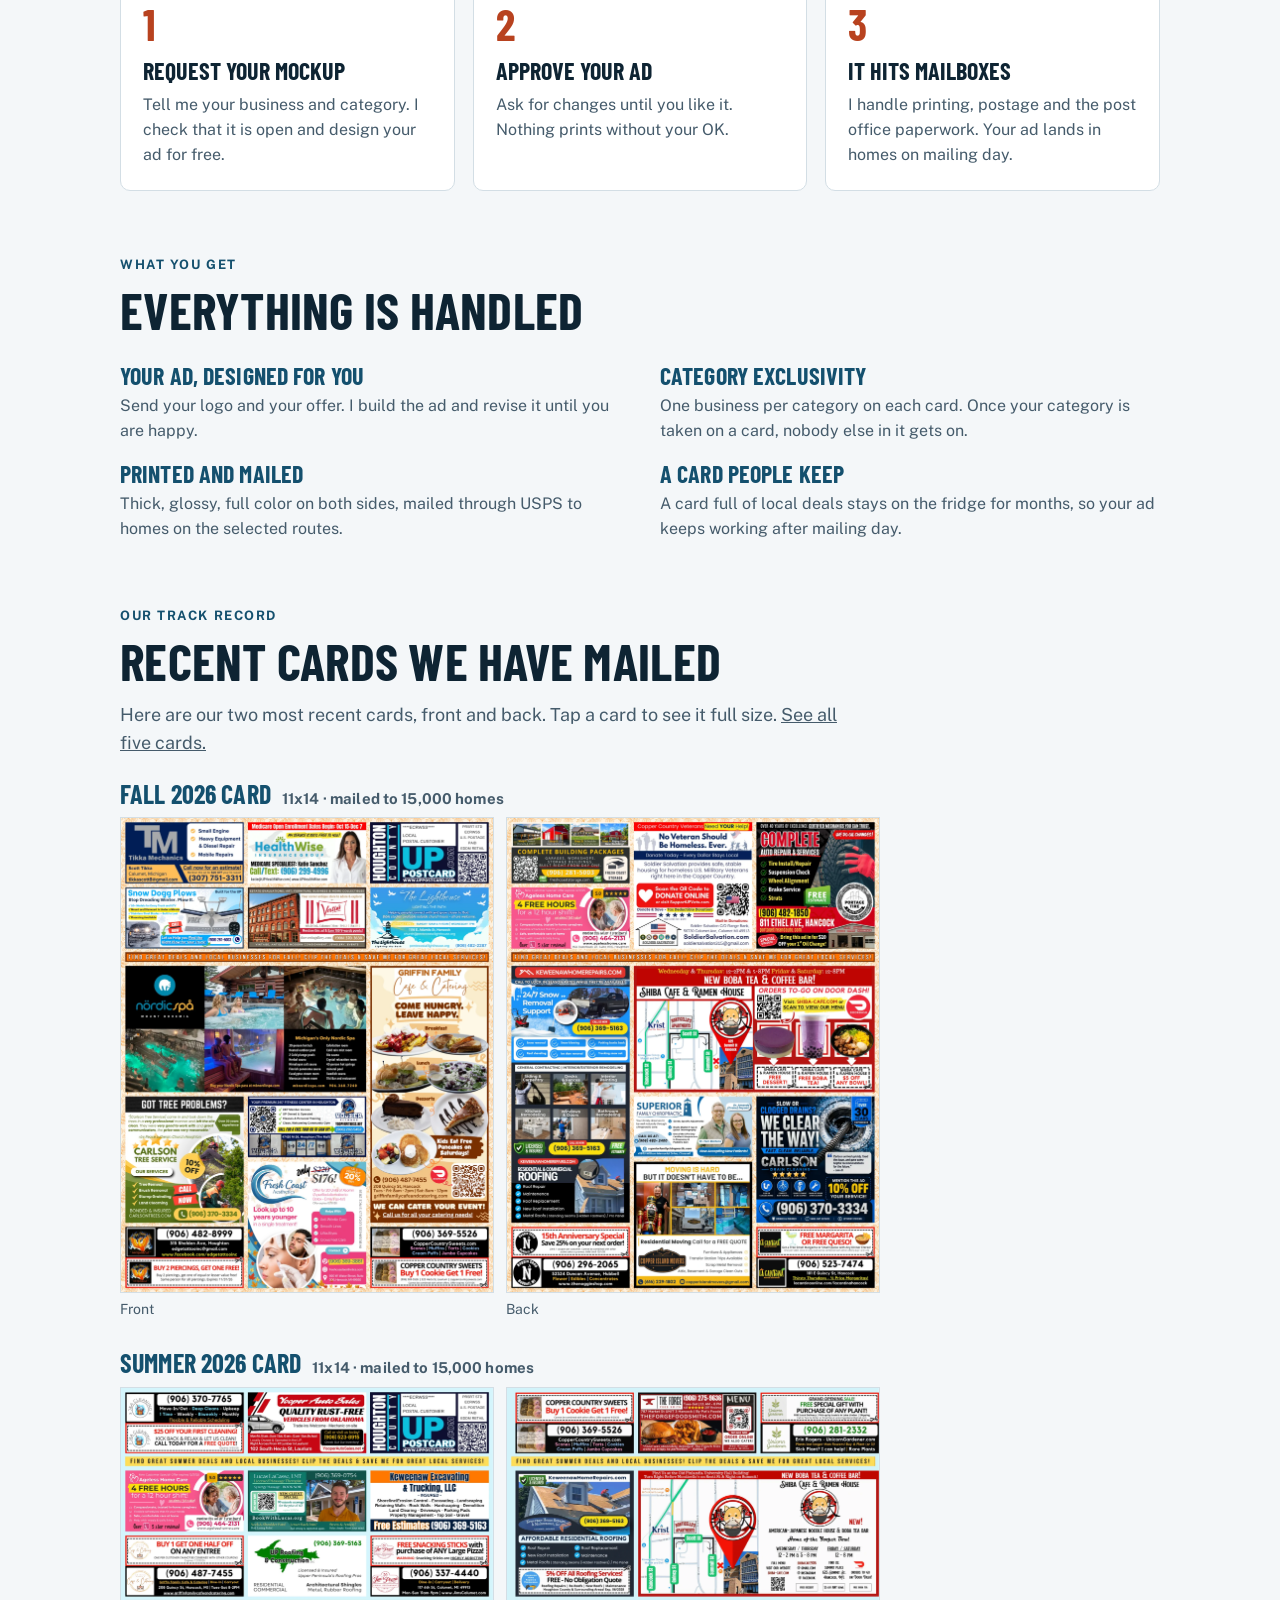
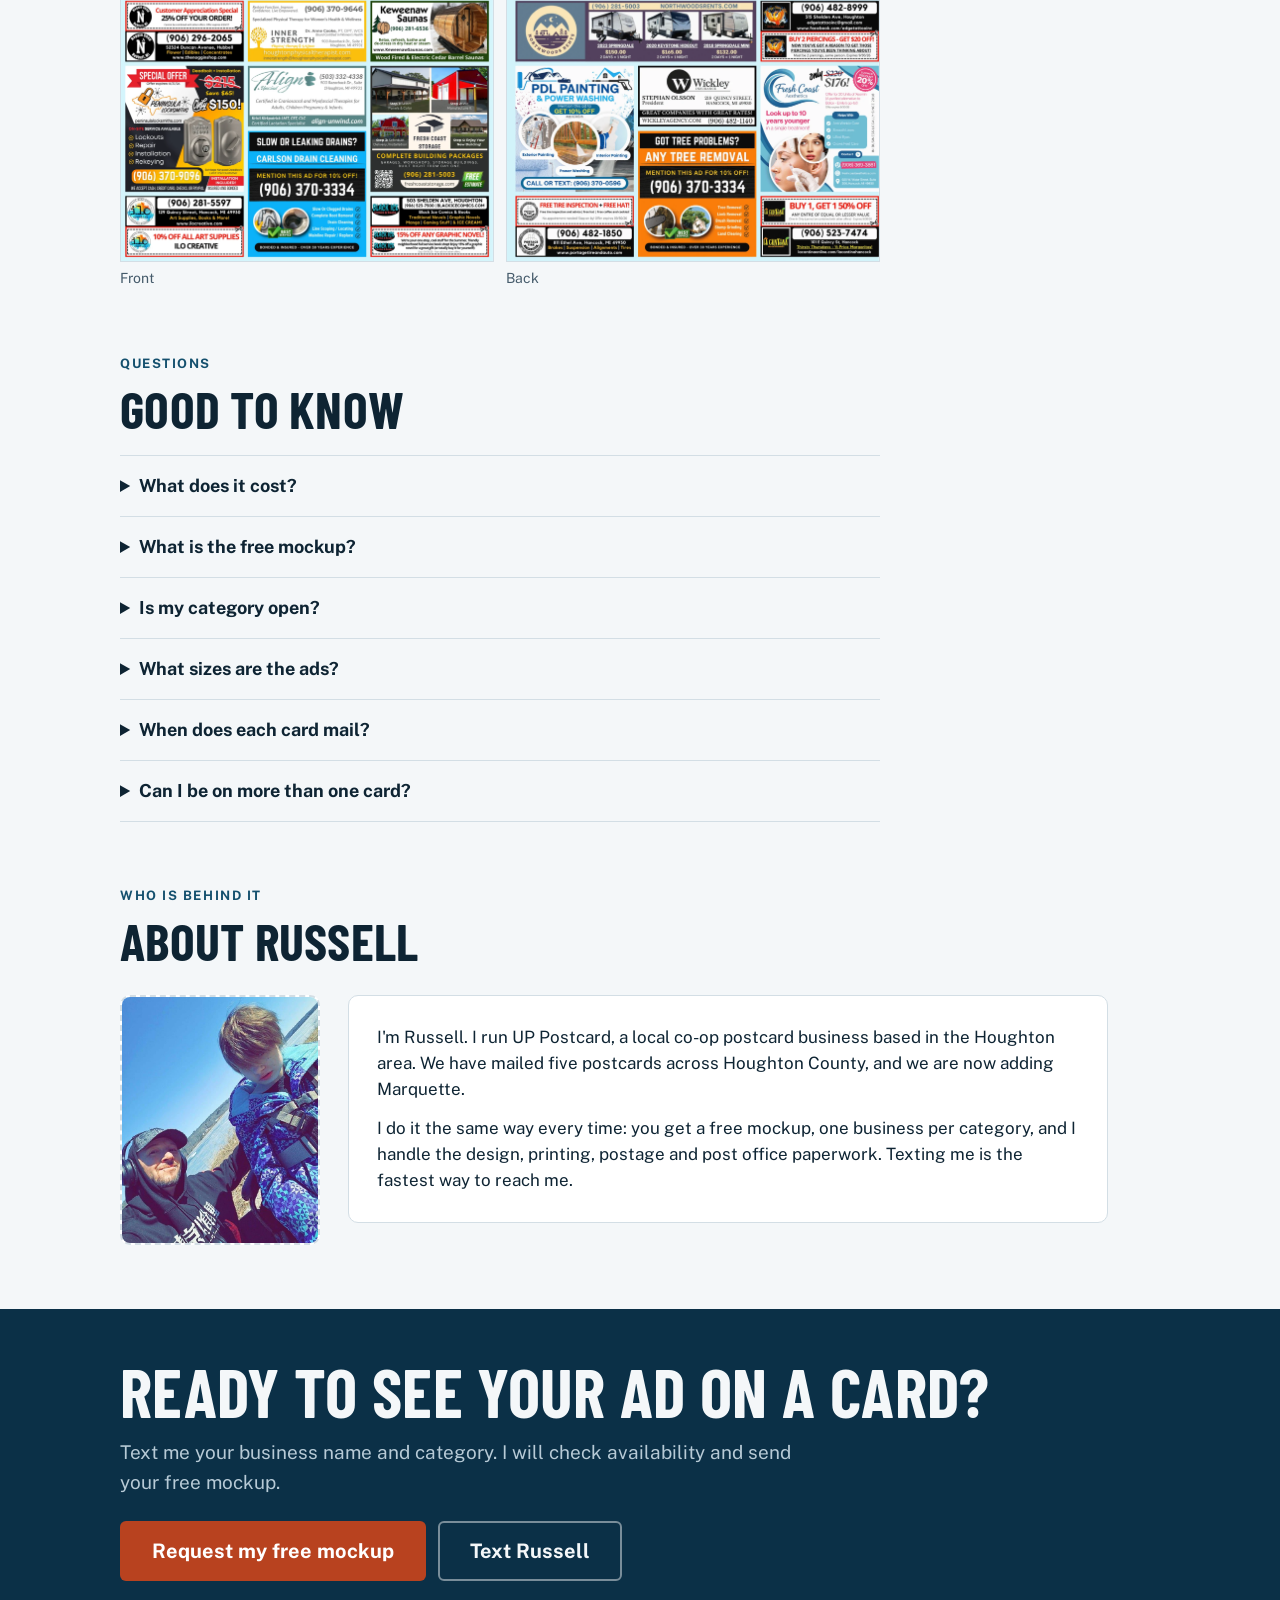
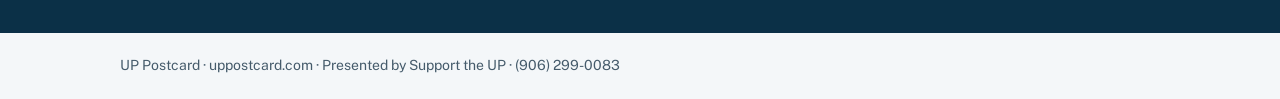
==== commit cafcb447: "Houghton: pricing per household, ad examples carousel; hub card labeled Holiday 2026 Co-Authored-By:" ====
--- a/index.html
+++ b/index.html
@@ -52,9 +52,9 @@
     <p class="lead">Each card mails to its own area, with its own mailing date and its own pricing. Tap a card to see the details, or text me and I will point you to the right one.</p>
     <div class="areas">
       <article class="area">
-        <span class="st">Mailing now</span>
+        <span class="st">Holiday 2026</span>
         <h3>Houghton County</h3>
-        <p>Our home base. One mailing to about 15,000 homes across Houghton, Hancock, Calumet, Laurium, Lake Linden, Chassell and Mohawk. Five cards mailed so far.</p>
+        <p>Our home base. One mailing to about 15,000 homes across Houghton, Hancock, Calumet, Laurium, Lake Linden, Chassell and Mohawk, mailing the first week of December. Five cards mailed so far.</p>
         <div class="btns"><a class="btn sm dark" href="houghton/">See the Houghton card</a><a class="btn sm line" href="sms:+19062990083?&body=Hi%20Russell%2C%20I%27d%20like%20a%20free%20mockup%20for%20the%20Houghton%20County%20postcard.%20My%20business%20is%3A%20">Request a mockup</a></div>
       </article>
       <article class="area">
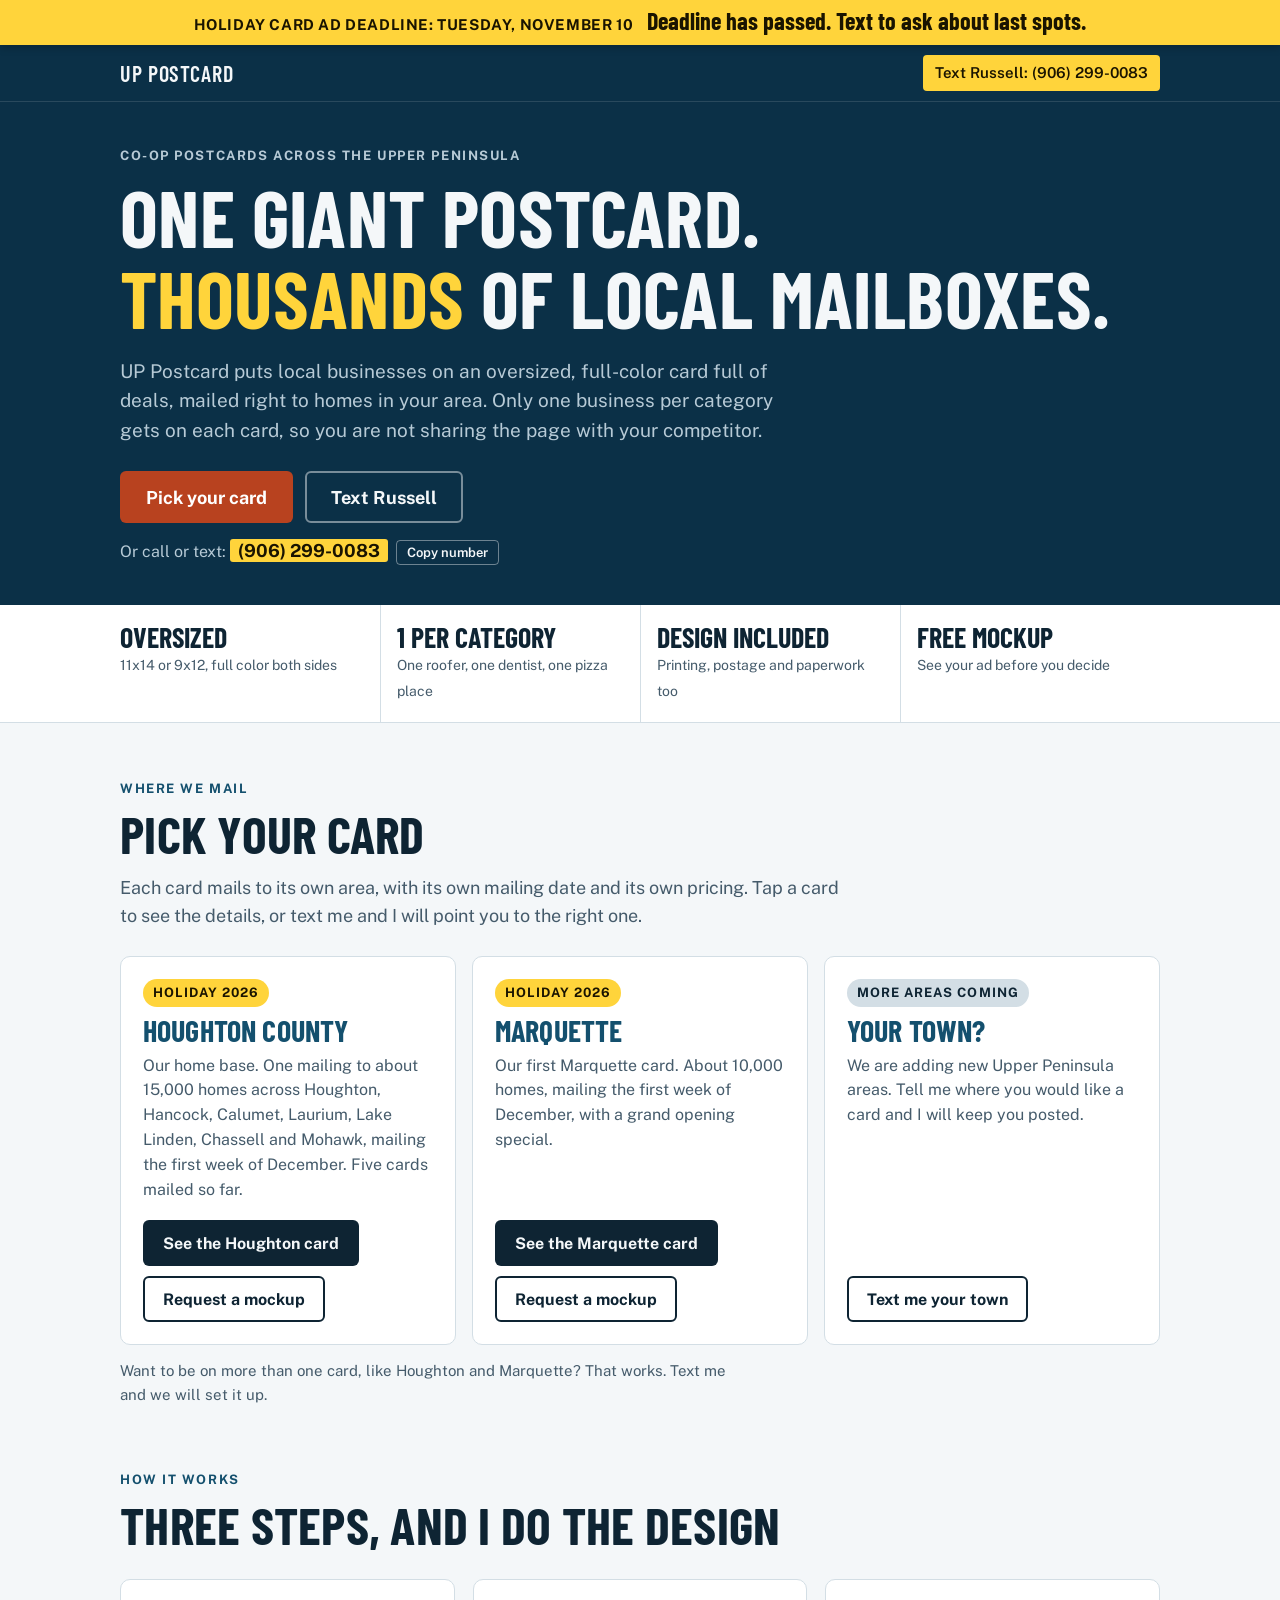
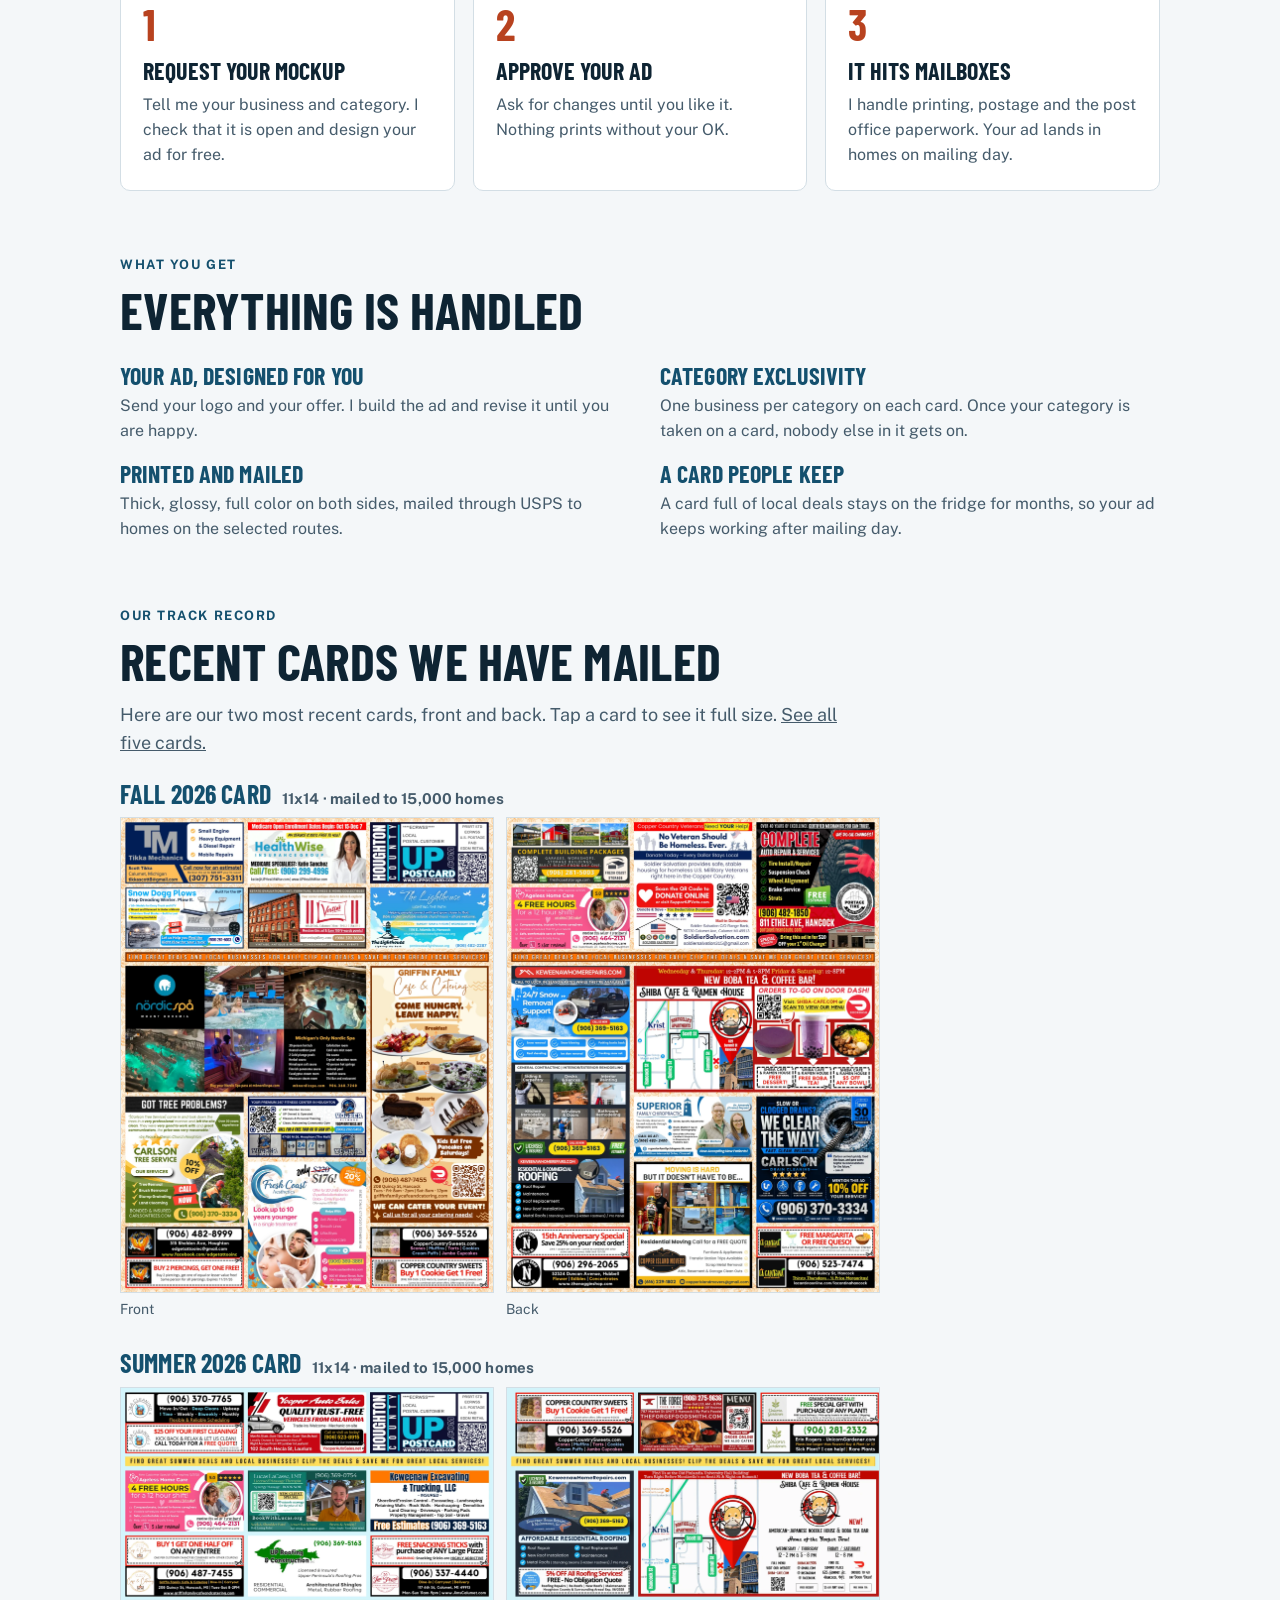
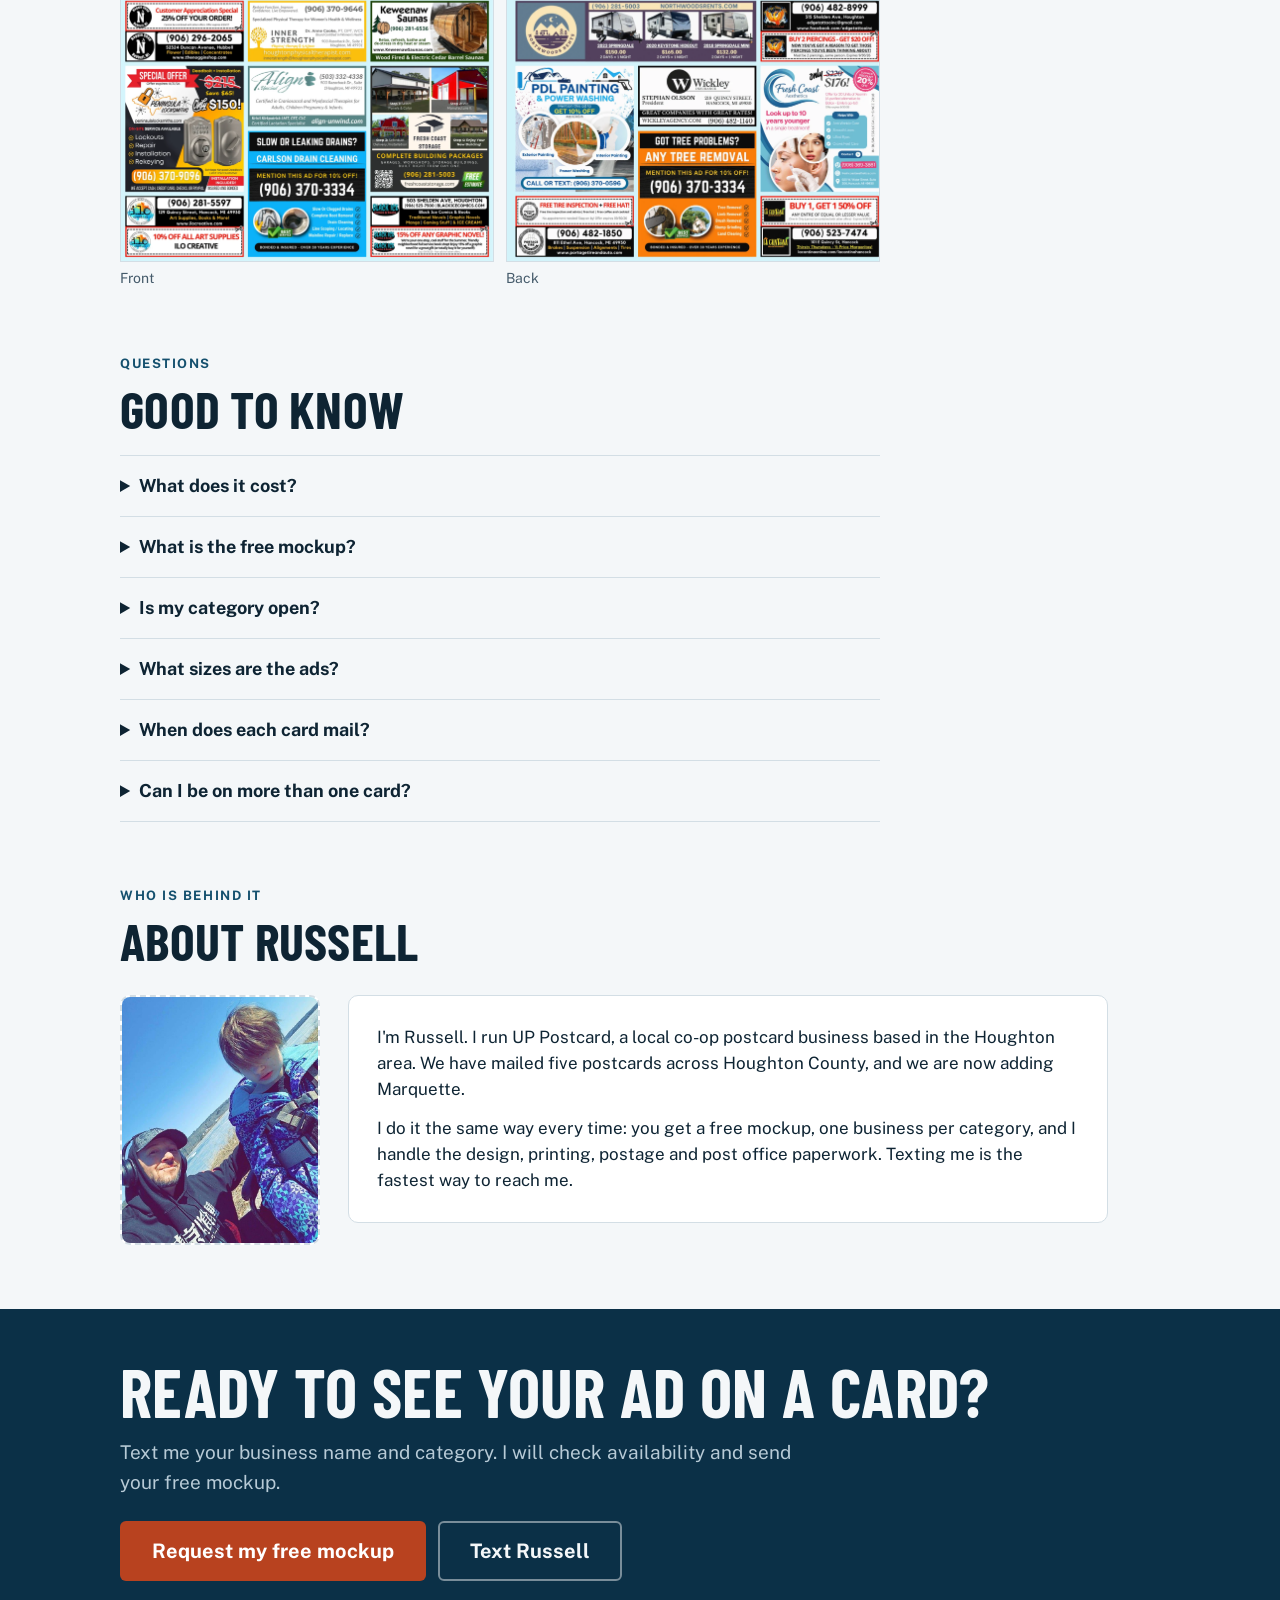
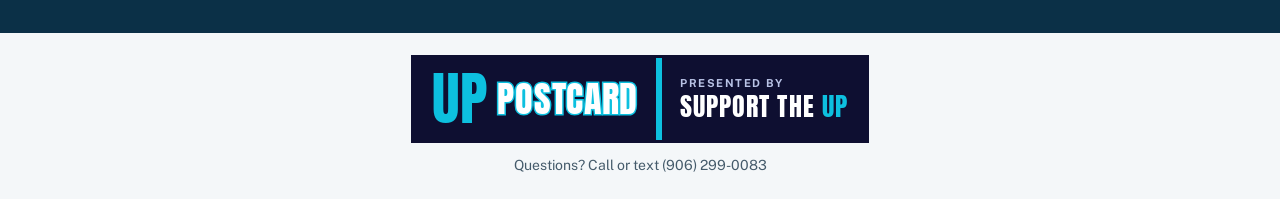
==== commit cebf6add: "Add long Support the UP logo to footers Co-Authored-By: Claude Sonnet 5.5 <noreply@anthropic.com> Cl" ====
--- a/index.html
+++ b/index.html
@@ -9,8 +9,8 @@
 <link rel="canonical" href="https://uppostcard.com/">
 <link rel="preconnect" href="https://fonts.googleapis.com">
 <link rel="preconnect" href="https://fonts.gstatic.com" crossorigin>
-<link href="https://fonts.googleapis.com/css2?family=Barlow+Condensed:wght@600;700&family=Public+Sans:wght@400;600;700&display=swap" rel="stylesheet">
-<link rel="stylesheet" href="styles.css">
+<link href="https://fonts.googleapis.com/css2?family=Anton&family=Barlow+Condensed:wght@600;700&family=Public+Sans:wght@400;600;700&display=swap" rel="stylesheet">
+<link rel="stylesheet" href="styles.css?v=3">
 </head>
 <body>
 <div class="deadline band" id="dl">
@@ -150,7 +150,7 @@
     </div>
   </div>
 </section>
-<footer class="band"><div class="wrap">UP Postcard &middot; uppostcard.com &middot; Presented by Support the UP &middot; (906) 299-0083</div></footer>
+<footer class="band"><div class="wrap sutwrap"><a class="sutlogo" href="./" aria-label="UP Postcard, presented by Support the UP"><span class="u"><span class="up">UP</span><span class="pc">Postcard</span></span><span class="bar"></span><span class="by"><small>Presented by</small><b>Support the <i>UP</i></b></span></a><p>Questions? Call or text (906) 299-0083</p></div></footer>
 
 <nav class="sticky" aria-label="Contact Russell">
   <a class="t" href="sms:+19062990083?&body=Hi%20Russell%2C%20I%27d%20like%20a%20free%20mockup%20for%20UP%20Postcard.%20My%20business%20is%3A%20">Request free mockup</a>
--- a/styles.css
+++ b/styles.css
@@ -343,3 +343,20 @@
 .frame,.frame img{border-radius:0!important}
 
 @media (max-width:720px){.deadline .wrap{padding-block:6px;gap:0 10px;flex-wrap:nowrap;justify-content:space-between;text-align:left}.dl-label{font-size:11px;letter-spacing:.02em;line-height:1.15}.dl-time{font-size:18px;white-space:nowrap}}
+
+@media (max-width:720px){.size .btns .txt{display:none}}
+.size .btns .dark{background:transparent;color:var(--rust);border:3px solid var(--rust)}
+
+/* Support the UP long logo (footer) */
+.sutwrap{display:flex;flex-direction:column;align-items:center;gap:12px;text-align:center}
+.sutlogo{display:inline-flex;align-items:stretch;background:#0e0f31;border:3px solid #0e0f31;text-decoration:none;color:#fff;font-family:"Anton","Barlow Condensed","Arial Narrow",Arial,sans-serif;text-transform:uppercase;line-height:1}
+.sutlogo .u{display:flex;align-items:center;gap:10px;padding:12px 18px}
+.sutlogo .up{font-size:58px;color:#0dc0df;letter-spacing:.01em}
+.sutlogo .pc{font-size:36px;color:#fff;letter-spacing:.02em;-webkit-text-stroke:3px #0dc0df;paint-order:stroke fill}
+.sutlogo .bar{width:6px;background:#0dc0df}
+.sutlogo .by{display:flex;flex-direction:column;justify-content:center;gap:4px;padding:10px 18px;text-align:left}
+.sutlogo .by small{font-family:"Public Sans",Arial,sans-serif;font-weight:700;font-size:11px;letter-spacing:.14em;color:#b9c3e6}
+.sutlogo .by b{font-weight:400;font-size:26px;letter-spacing:.04em;color:#fff}
+.sutlogo .by b i{font-style:normal;color:#0dc0df}
+.sutwrap p{margin:0}
+@media (max-width:520px){.sutlogo .up{font-size:44px}.sutlogo .pc{font-size:27px;-webkit-text-stroke-width:2px}.sutlogo .u{padding:10px 12px;gap:7px}.sutlogo .by{padding:8px 12px}.sutlogo .by b{font-size:20px}.sutlogo .by small{font-size:9.5px}}
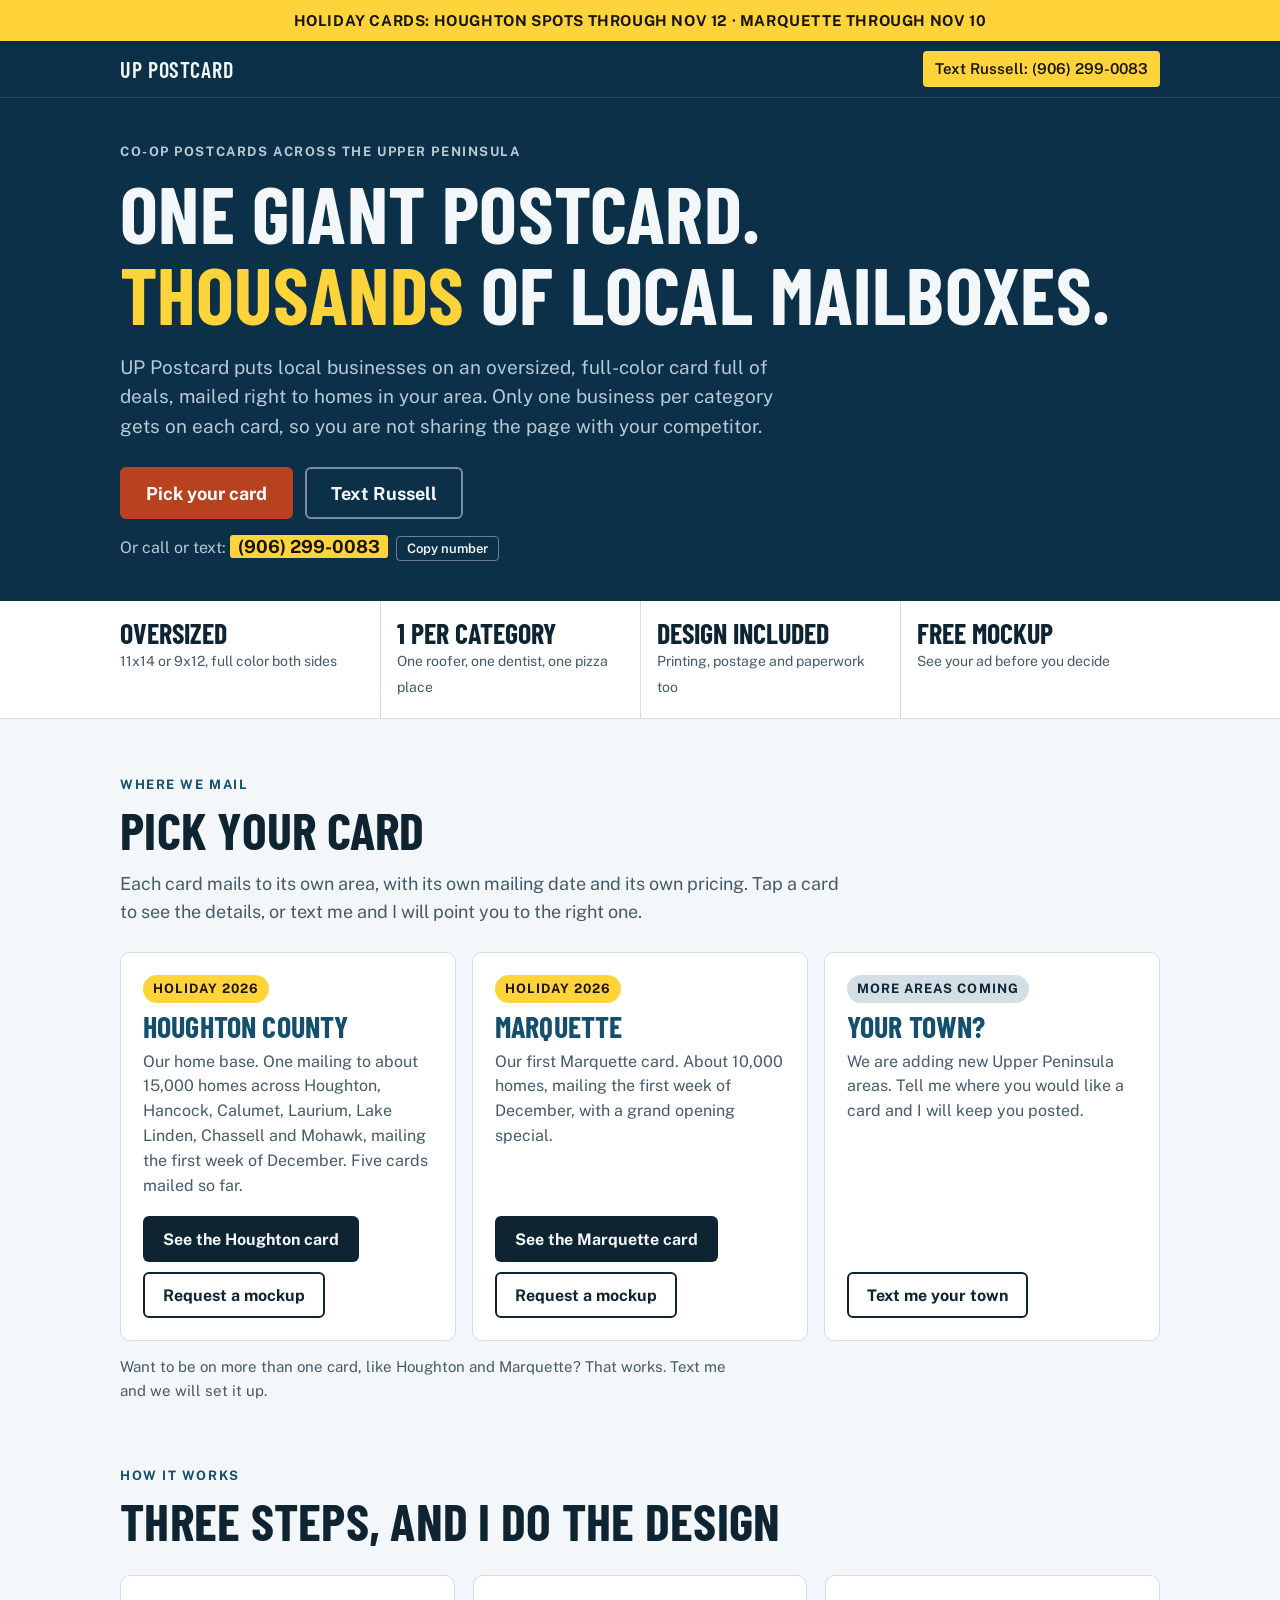
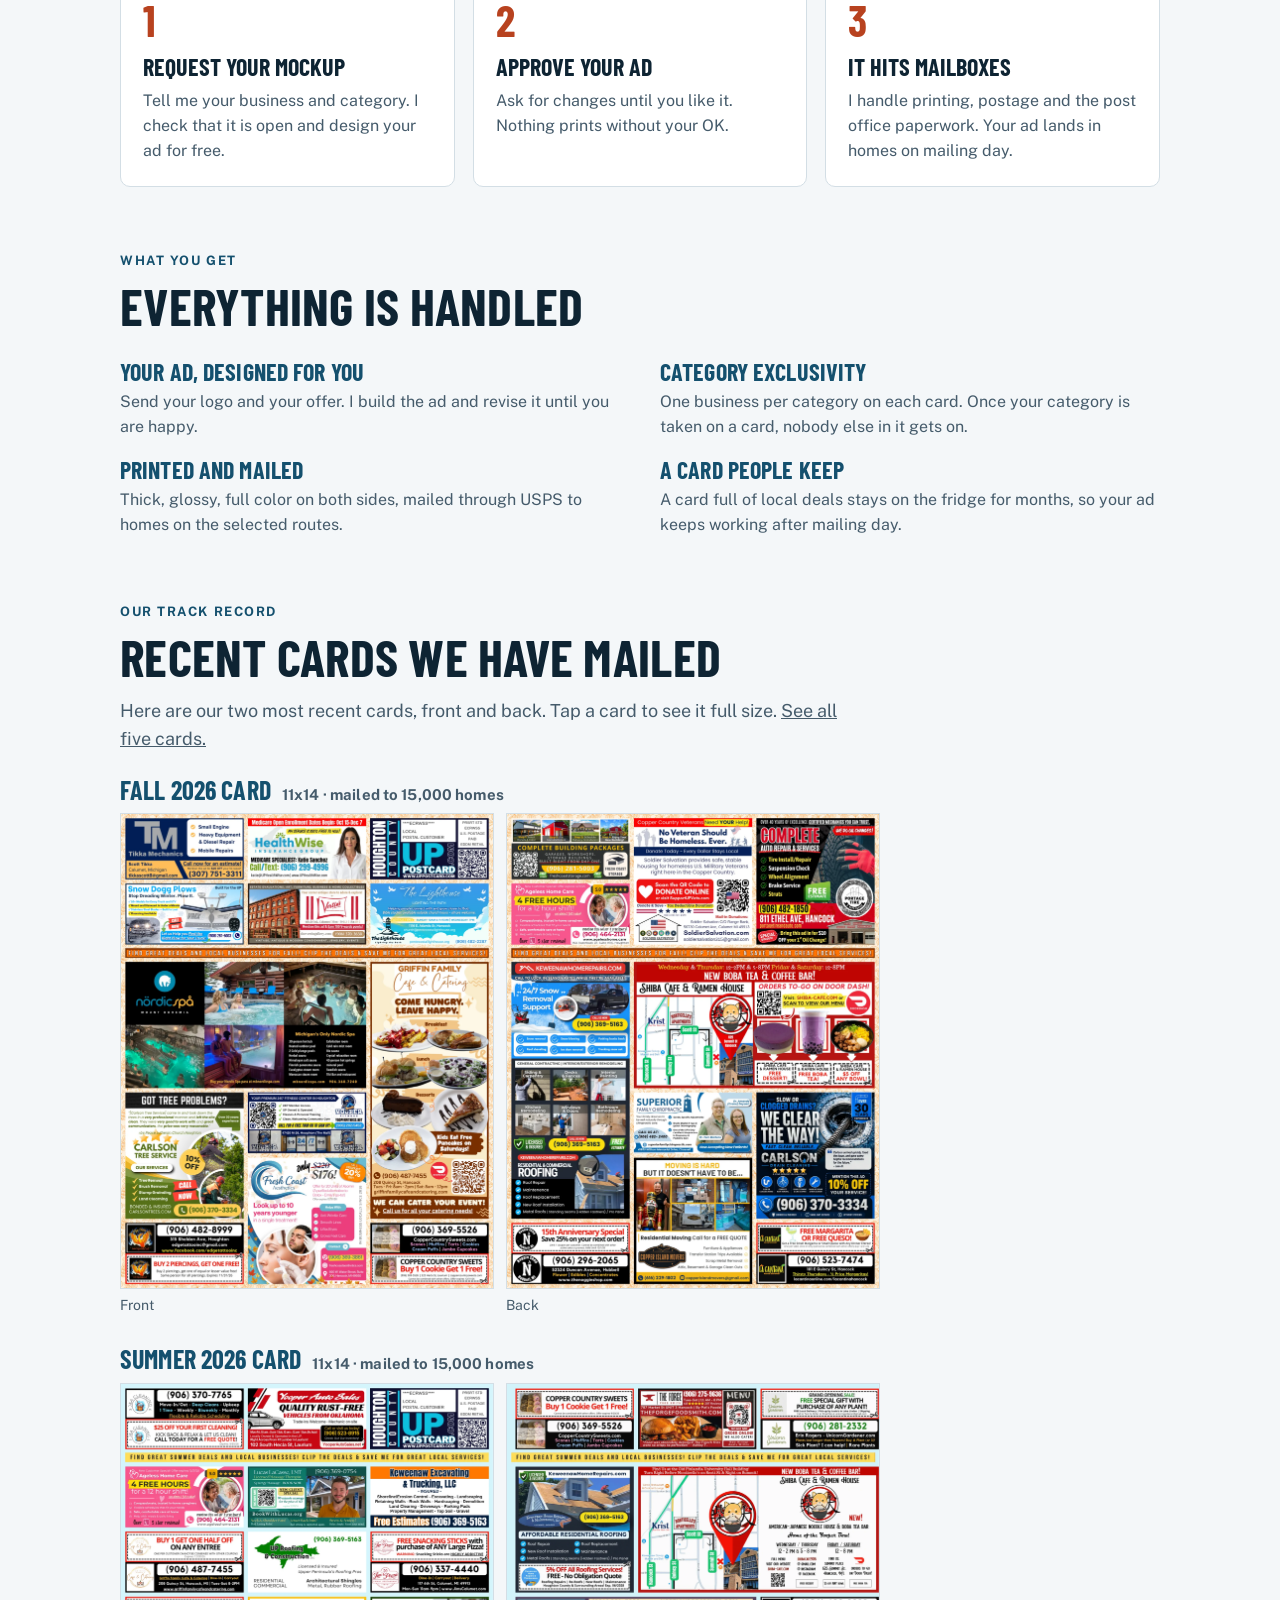
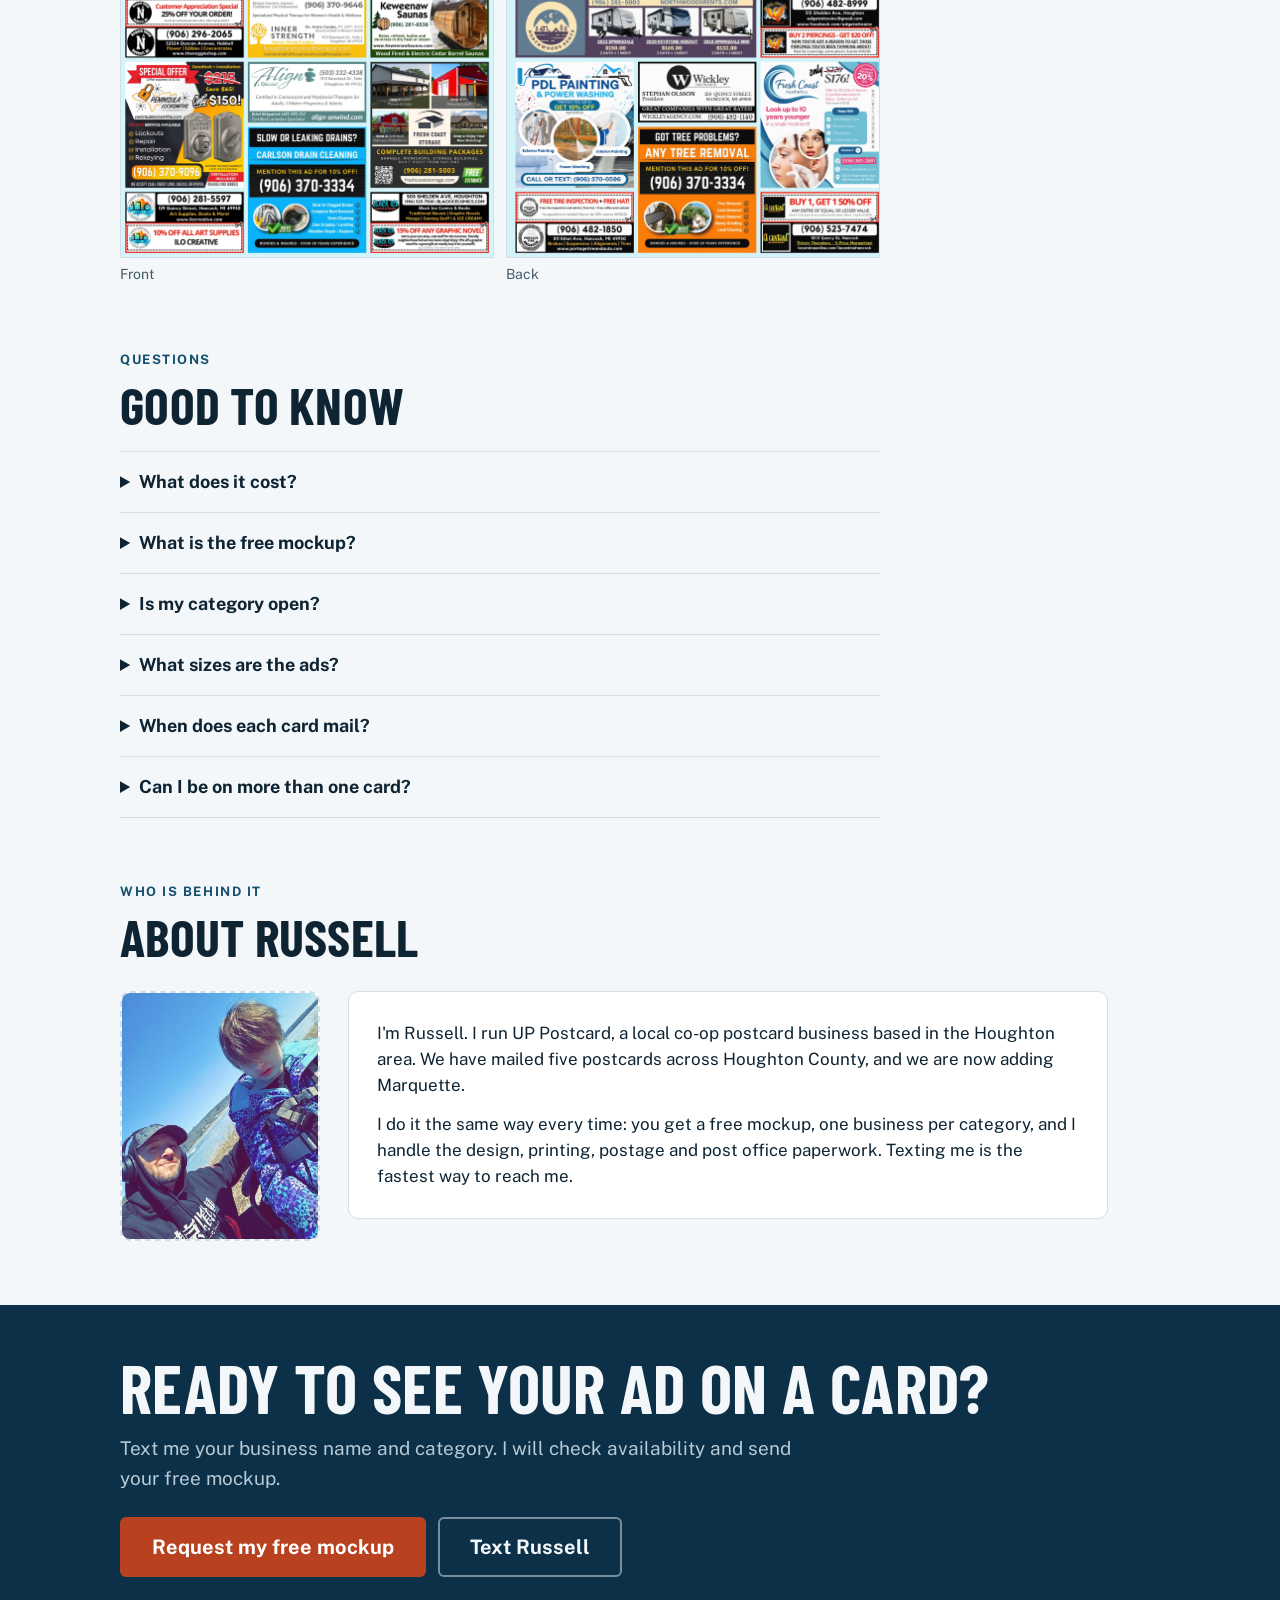
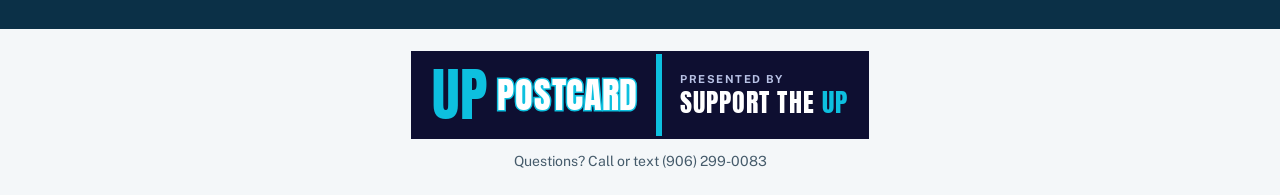
==== commit 5adf567e: "Add holiday 2026 landing page with Stripe link config; Nov 12 final push on Houghton and hub Co-Auth" ====
--- a/index.html
+++ b/index.html
@@ -10,11 +10,11 @@
 <link rel="preconnect" href="https://fonts.googleapis.com">
 <link rel="preconnect" href="https://fonts.gstatic.com" crossorigin>
 <link href="https://fonts.googleapis.com/css2?family=Anton&family=Barlow+Condensed:wght@600;700&family=Public+Sans:wght@400;600;700&display=swap" rel="stylesheet">
-<link rel="stylesheet" href="styles.css?v=3">
+<link rel="stylesheet" href="styles.css?v=4">
 </head>
 <body>
 <div class="deadline band" id="dl">
-  <div class="wrap"><span class="dl-label">Holiday card ad deadline: Tuesday, November 10</span><span class="dl-time" id="dlt">&nbsp;</span></div>
+  <div class="wrap"><span class="dl-label">Holiday cards: Houghton spots through Nov 12 &middot; Marquette through Nov 10</span></div>
 </div>
 <header class="topbar band">
   <div class="wrap">
